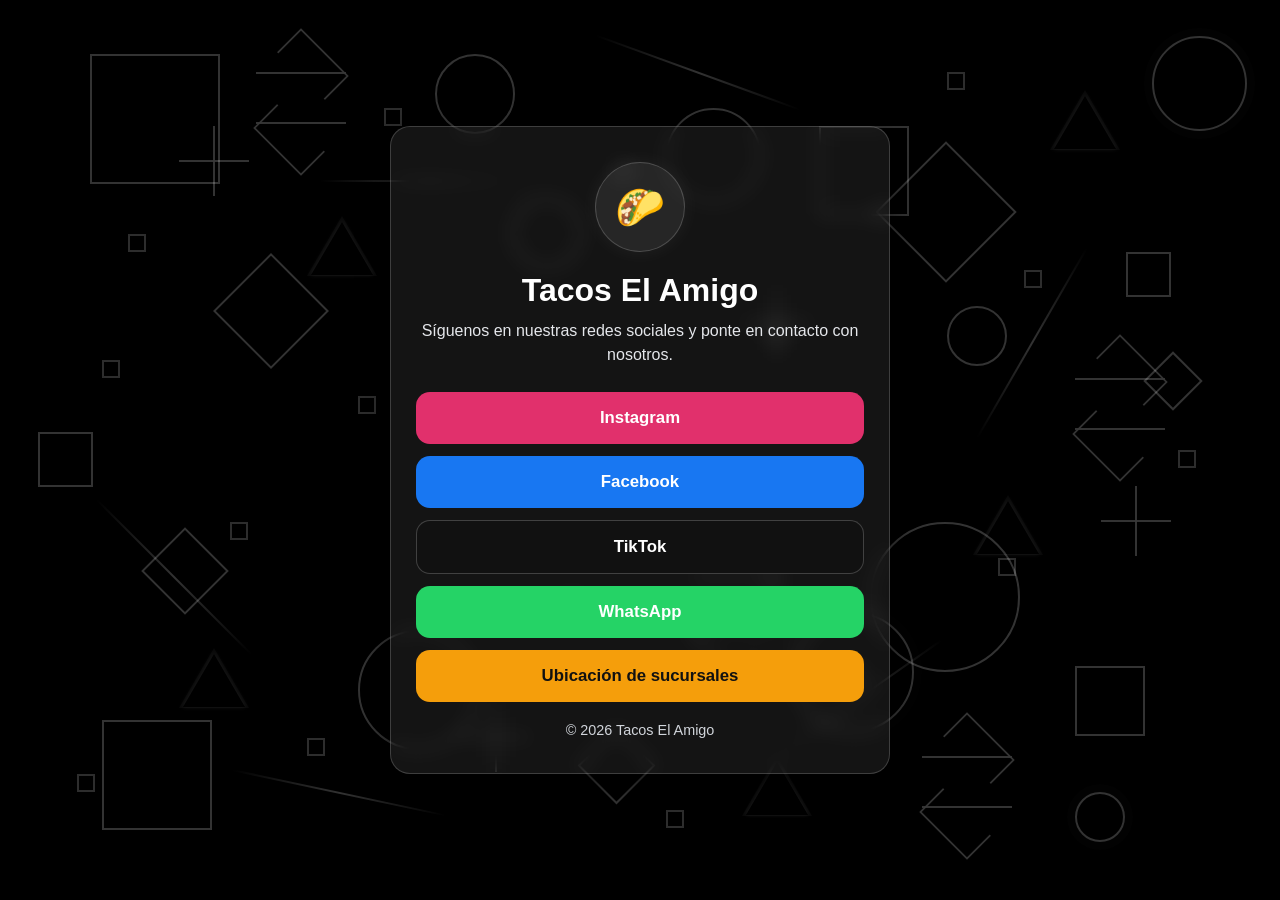
==== index.html @ 1c2f41ce "Add location button to social links" ====
<!DOCTYPE html>
<html lang="es">
<head>
  <meta charset="UTF-8">
  <meta name="viewport" content="width=device-width, initial-scale=1.0">
  <title>Redes Sociales | Tacos El Amigo</title>
  <style>
    * {
      box-sizing: border-box;
      margin: 0;
      padding: 0;
      font-family: Arial, sans-serif;
    }

    body {
      min-height: 100vh;
      display: flex;
      align-items: center;
      justify-content: center;
      color: white;
      padding: 20px;
      overflow: hidden;
      position: relative;
      background: #000;
    }

    .background {
      position: fixed;
      inset: 0;
      overflow: hidden;
      z-index: 0;
      background: #000;
    }

    .shape {
      position: absolute;
      opacity: 0.22;
      animation-timing-function: linear;
      animation-iteration-count: infinite;
    }

    .square {
      border: 2px solid rgba(255,255,255,0.9);
      animation-name: floatRotate;
    }

    .triangle {
      width: 0;
      height: 0;
      border-left: 35px solid transparent;
      border-right: 35px solid transparent;
      border-bottom: 60px solid rgba(255,255,255,0.15);
      filter: drop-shadow(0 0 2px rgba(255,255,255,0.4));
      animation-name: driftSpin;
    }

    .triangle::after {
      content: "";
      position: absolute;
      left: -31px;
      top: 6px;
      width: 0;
      height: 0;
      border-left: 31px solid transparent;
      border-right: 31px solid transparent;
      border-bottom: 53px solid #000;
    }

    .circle {
      border: 2px solid rgba(255,255,255,0.9);
      border-radius: 50%;
      animation-name: pulseFloat;
    }

    .diamond {
      border: 2px solid rgba(255,255,255,0.9);
      transform: rotate(45deg);
      animation-name: diamondMove;
    }

    .hex {
      width: 90px;
      height: 52px;
      border-top: 2px solid rgba(255,255,255,0.9);
      border-bottom: 2px solid rgba(255,255,255,0.9);
      animation-name: slowSpinFloat;
    }

    .hex:before,
    .hex:after {
      content: "";
      position: absolute;
      width: 64px;
      height: 64px;
      border: 2px solid rgba(255,255,255,0.9);
      transform: rotate(45deg);
      left: 11px;
    }

    .hex:before {
      top: -32px;
      clip-path: inset(0 0 50% 0);
    }

    .hex:after {
      top: 20px;
      clip-path: inset(50% 0 0 0);
    }

    .line {
      position: absolute;
      width: 220px;
      height: 2px;
      background: linear-gradient(90deg, transparent, rgba(255,255,255,0.9), transparent);
      transform-origin: center;
      animation-name: lineMove;
    }

    .cross {
      width: 70px;
      height: 70px;
      animation-name: spinScale;
    }

    .cross::before,
    .cross::after {
      content: "";
      position: absolute;
      background: rgba(255,255,255,0.9);
      left: 50%;
      top: 50%;
      transform: translate(-50%, -50%);
    }

    .cross::before {
      width: 2px;
      height: 70px;
    }

    .cross::after {
      width: 70px;
      height: 2px;
    }

    .ring {
      border: 2px solid rgba(255,255,255,0.9);
      border-radius: 50%;
      box-shadow: 0 0 0 8px rgba(255,255,255,0.04);
      animation-name: pulseFloat;
    }

    .tiny {
      width: 18px;
      height: 18px;
      border: 2px solid rgba(255,255,255,0.8);
      animation-name: miniMove;
    }

    .container {
      position: relative;
      z-index: 2;
      width: 100%;
      max-width: 500px;
      background: rgba(255, 255, 255, 0.08);
      border: 1px solid rgba(255,255,255,0.18);
      border-radius: 20px;
      padding: 35px 25px;
      text-align: center;
      box-shadow: 0 10px 30px rgba(0,0,0,0.5);
      backdrop-filter: blur(10px);
      -webkit-backdrop-filter: blur(10px);
    }

    .logo {
      width: 90px;
      height: 90px;
      margin: 0 auto 20px;
      border-radius: 50%;
      background: rgba(255,255,255,0.08);
      border: 1px solid rgba(255,255,255,0.18);
      display: flex;
      align-items: center;
      justify-content: center;
      font-size: 40px;
      box-shadow: 0 0 20px rgba(255,255,255,0.06);
    }

    h1 {
      margin-bottom: 10px;
      font-size: 2rem;
    }

    p {
      margin-bottom: 25px;
      color: #e5e7eb;
      line-height: 1.5;
    }

    .social-btn {
      display: block;
      width: 100%;
      text-decoration: none;
      color: white;
      padding: 16px 18px;
      margin: 12px 0;
      border-radius: 14px;
      font-size: 1.05rem;
      font-weight: bold;
      transition: transform 0.2s ease, opacity 0.2s ease, box-shadow 0.2s ease;
    }

    .social-btn:hover {
      transform: scale(1.03);
      opacity: 0.95;
      box-shadow: 0 8px 20px rgba(0,0,0,0.3);
    }

    .instagram { background: #E1306C; }
    .facebook  { background: #1877F2; }
    .tiktok    { background: #111111; border: 1px solid rgba(255,255,255,0.2); }
    .whatsapp  { background: #25D366; }
    .location  { background: #f59e0b; color: #111; }

    .footer {
      margin-top: 20px;
      font-size: 0.9rem;
      color: #d1d5db;
    }

    @keyframes floatRotate {
      0% { transform: translateY(0) translateX(0) rotate(0deg); }
      50% { transform: translateY(-90px) translateX(40px) rotate(180deg); }
      100% { transform: translateY(0) translateX(0) rotate(360deg); }
    }

    @keyframes driftSpin {
      0% { transform: translate(0, 0) rotate(0deg); }
      50% { transform: translate(70px, -110px) rotate(180deg); }
      100% { transform: translate(0, 0) rotate(360deg); }
    }

    @keyframes pulseFloat {
      0% { transform: scale(1) translateY(0); opacity: 0.12; }
      50% { transform: scale(1.35) translateY(-70px); opacity: 0.35; }
      100% { transform: scale(1) translateY(0); opacity: 0.12; }
    }

    @keyframes diamondMove {
      0% { transform: rotate(45deg) translate(0, 0); }
      50% { transform: rotate(225deg) translate(50px, -70px); }
      100% { transform: rotate(405deg) translate(0, 0); }
    }

    @keyframes slowSpinFloat {
      0% { transform: translateY(0) rotate(0deg); }
      50% { transform: translateY(-55px) rotate(180deg); }
      100% { transform: translateY(0) rotate(360deg); }
    }

    @keyframes lineMove {
      0% { transform: translateX(0) rotate(0deg); opacity: 0.08; }
      50% { transform: translateX(100px) rotate(25deg); opacity: 0.35; }
      100% { transform: translateX(0) rotate(0deg); opacity: 0.08; }
    }

    @keyframes spinScale {
      0% { transform: rotate(0deg) scale(1); opacity: 0.15; }
      50% { transform: rotate(180deg) scale(1.25); opacity: 0.35; }
      100% { transform: rotate(360deg) scale(1); opacity: 0.15; }
    }

    @keyframes miniMove {
      0% { transform: translate(0,0) rotate(0deg); opacity: 0.12; }
      50% { transform: translate(30px,-40px) rotate(180deg); opacity: 0.35; }
      100% { transform: translate(0,0) rotate(360deg); opacity: 0.12; }
    }
  </style>
</head>
<body>
  <div class="background">
    <div class="shape square" style="width:130px;height:130px;top:6%;left:7%;animation-duration:16s;"></div>
    <div class="shape square" style="width:90px;height:90px;top:14%;left:64%;animation-duration:10s;"></div>
    <div class="shape square" style="width:70px;height:70px;top:74%;left:84%;animation-duration:13s;"></div>
    <div class="shape square" style="width:110px;height:110px;top:80%;left:8%;animation-duration:18s;"></div>
    <div class="shape square" style="width:55px;height:55px;top:48%;left:3%;animation-duration:9s;"></div>
    <div class="shape square" style="width:45px;height:45px;top:28%;left:88%;animation-duration:11s;"></div>

    <div class="shape triangle" style="top:10%;left:82%;animation-duration:12s;"></div>
    <div class="shape triangle" style="top:72%;left:14%;animation-duration:15s;"></div>
    <div class="shape triangle" style="top:55%;left:76%;animation-duration:18s;"></div>
    <div class="shape triangle" style="top:24%;left:24%;animation-duration:14s;"></div>
    <div class="shape triangle" style="top:84%;left:58%;animation-duration:17s;"></div>

    <div class="shape circle" style="width:150px;height:150px;top:58%;left:68%;animation-duration:13s;"></div>
    <div class="shape circle" style="width:95px;height:95px;top:12%;left:52%;animation-duration:10s;"></div>
    <div class="shape circle" style="width:60px;height:60px;top:34%;left:74%;animation-duration:9s;"></div>
    <div class="shape circle" style="width:120px;height:120px;top:70%;left:28%;animation-duration:16s;"></div>
    <div class="shape circle" style="width:80px;height:80px;top:6%;left:34%;animation-duration:11s;"></div>

    <div class="shape diamond" style="width:82px;height:82px;top:30%;left:18%;animation-duration:15s;"></div>
    <div class="shape diamond" style="width:55px;height:55px;top:82%;left:46%;animation-duration:9s;"></div>
    <div class="shape diamond" style="width:100px;height:100px;top:18%;left:70%;animation-duration:14s;"></div>
    <div class="shape diamond" style="width:62px;height:62px;top:60%;left:12%;animation-duration:12s;"></div>
    <div class="shape diamond" style="width:42px;height:42px;top:40%;left:90%;animation-duration:8s;"></div>

    <div class="shape hex" style="top:42%;left:84%;animation-duration:18s;"></div>
    <div class="shape hex" style="top:84%;left:72%;animation-duration:14s;"></div>
    <div class="shape hex" style="top:8%;left:20%;animation-duration:16s;"></div>
    <div class="shape hex" style="top:64%;left:54%;animation-duration:20s;"></div>

    <div class="shape line" style="top:20%;left:25%;animation-duration:8s;"></div>
    <div class="shape line" style="top:64%;left:5%;transform:rotate(45deg);animation-duration:10s;"></div>
    <div class="shape line" style="top:78%;left:58%;transform:rotate(-35deg);animation-duration:12s;"></div>
    <div class="shape line" style="top:8%;left:46%;transform:rotate(20deg);animation-duration:9s;"></div>
    <div class="shape line" style="top:38%;left:72%;transform:rotate(-60deg);animation-duration:11s;"></div>
    <div class="shape line" style="top:88%;left:18%;transform:rotate(12deg);animation-duration:13s;"></div>

    <div class="shape cross" style="top:14%;left:14%;animation-duration:10s;"></div>
    <div class="shape cross" style="top:54%;left:86%;animation-duration:14s;"></div>
    <div class="shape cross" style="top:78%;left:36%;animation-duration:12s;"></div>
    <div class="shape cross" style="top:32%;left:58%;animation-duration:9s;"></div>

    <div class="shape ring" style="width:70px;height:70px;top:22%;left:40%;animation-duration:8s;"></div>
    <div class="shape ring" style="width:120px;height:120px;top:68%;left:62%;animation-duration:15s;"></div>
    <div class="shape ring" style="width:50px;height:50px;top:88%;left:84%;animation-duration:9s;"></div>
    <div class="shape ring" style="width:95px;height:95px;top:4%;left:90%;animation-duration:12s;"></div>

    <div class="shape tiny" style="top:12%;left:30%;animation-duration:7s;"></div>
    <div class="shape tiny" style="top:18%;left:48%;animation-duration:6s;"></div>
    <div class="shape tiny" style="top:26%;left:10%;animation-duration:8s;"></div>
    <div class="shape tiny" style="top:30%;left:80%;animation-duration:5s;"></div>
    <div class="shape tiny" style="top:36%;left:60%;animation-duration:9s;"></div>
    <div class="shape tiny" style="top:44%;left:28%;animation-duration:7s;"></div>
    <div class="shape tiny" style="top:50%;left:92%;animation-duration:6s;"></div>
    <div class="shape tiny" style="top:58%;left:18%;animation-duration:8s;"></div>
    <div class="shape tiny" style="top:66%;left:44%;animation-duration:5s;"></div>
    <div class="shape tiny" style="top:74%;left:66%;animation-duration:9s;"></div>
    <div class="shape tiny" style="top:82%;left:24%;animation-duration:7s;"></div>
    <div class="shape tiny" style="top:90%;left:52%;animation-duration:6s;"></div>
    <div class="shape tiny" style="top:8%;left:74%;animation-duration:7s;"></div>
    <div class="shape tiny" style="top:40%;left:8%;animation-duration:6s;"></div>
    <div class="shape tiny" style="top:62%;left:78%;animation-duration:8s;"></div>
    <div class="shape tiny" style="top:86%;left:6%;animation-duration:5s;"></div>
  </div>

  <div class="container">
    <div class="logo">🌮</div>
    <h1>Tacos El Amigo</h1>
    <p>Síguenos en nuestras redes sociales y ponte en contacto con nosotros.</p>

    <a class="social-btn instagram" href="https://www.instagram.com/tacos_el.amigo?igsh=MXZrejB4dnMzbzdrcA==" target="_blank">
      Instagram
    </a>

    <a class="social-btn facebook" href="https://www.facebook.com/share/1BHJr5m6uf/?mibextid=wwXIfr" target="_blank">
      Facebook
    </a>

    <a class="social-btn tiktok" href="https://www.tiktok.com/@tacos.el.amigo2?_r=1&_t=ZS-95MxvuiJJv6" target="_blank">
      TikTok
    </a>

    <a class="social-btn whatsapp" href="https://wa.me/5215521481267" target="_blank">
      WhatsApp
    </a>

    <a class="social-btn location" href="#" target="_blank">
      Ubicación de sucursales
    </a>

    <div class="footer">© 2026 Tacos El Amigo</div>
  </div>
</body>
</html>
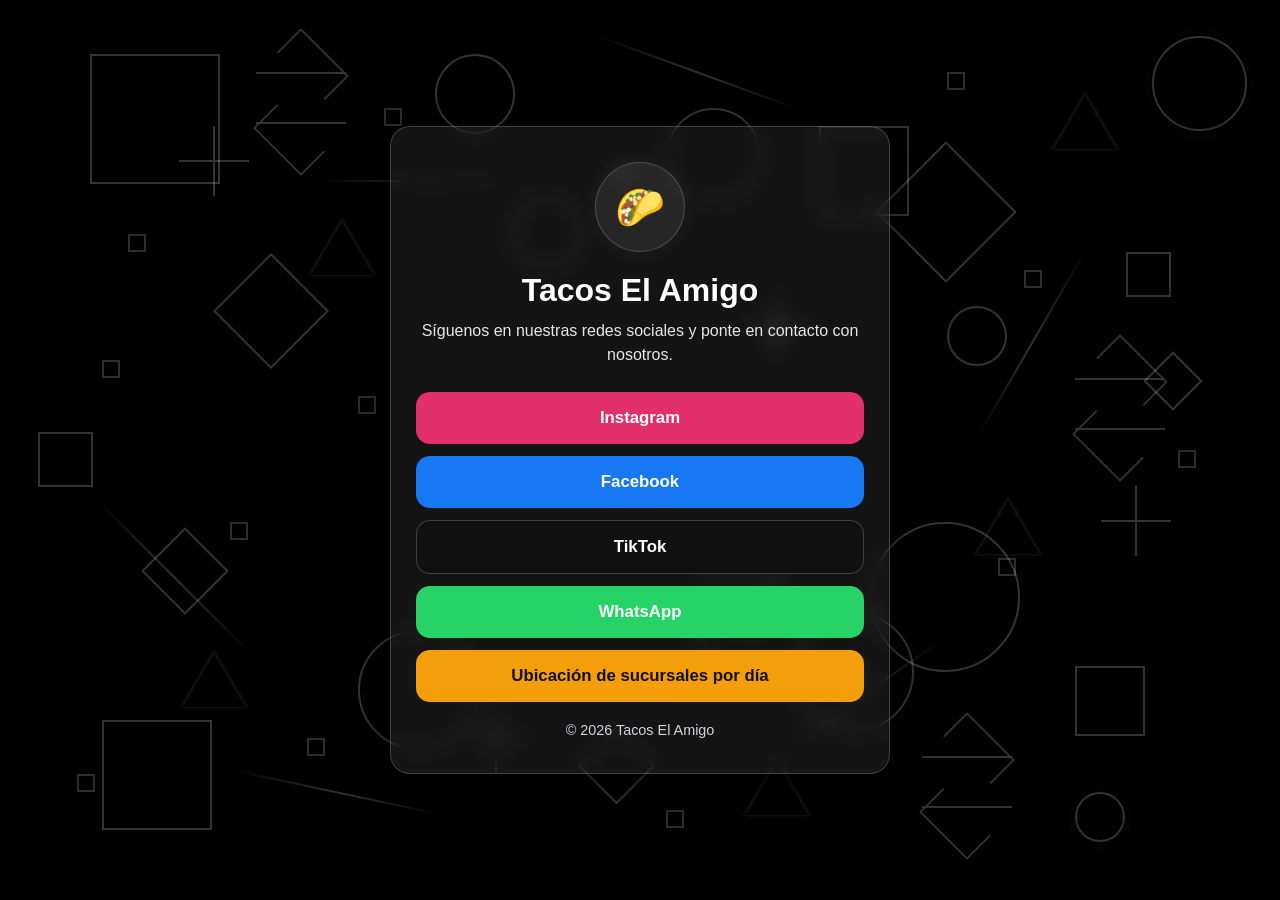
==== commit 62eb2229: "Update index.html" ====
--- a/index.html
+++ b/index.html
@@ -365,7 +365,7 @@
     </a>
 
     <a class="social-btn location" href="#" target="_blank">
-      Ubicación de sucursales
+      Ubicación de sucursales por día
     </a>
 
     <div class="footer">© 2026 Tacos El Amigo</div>
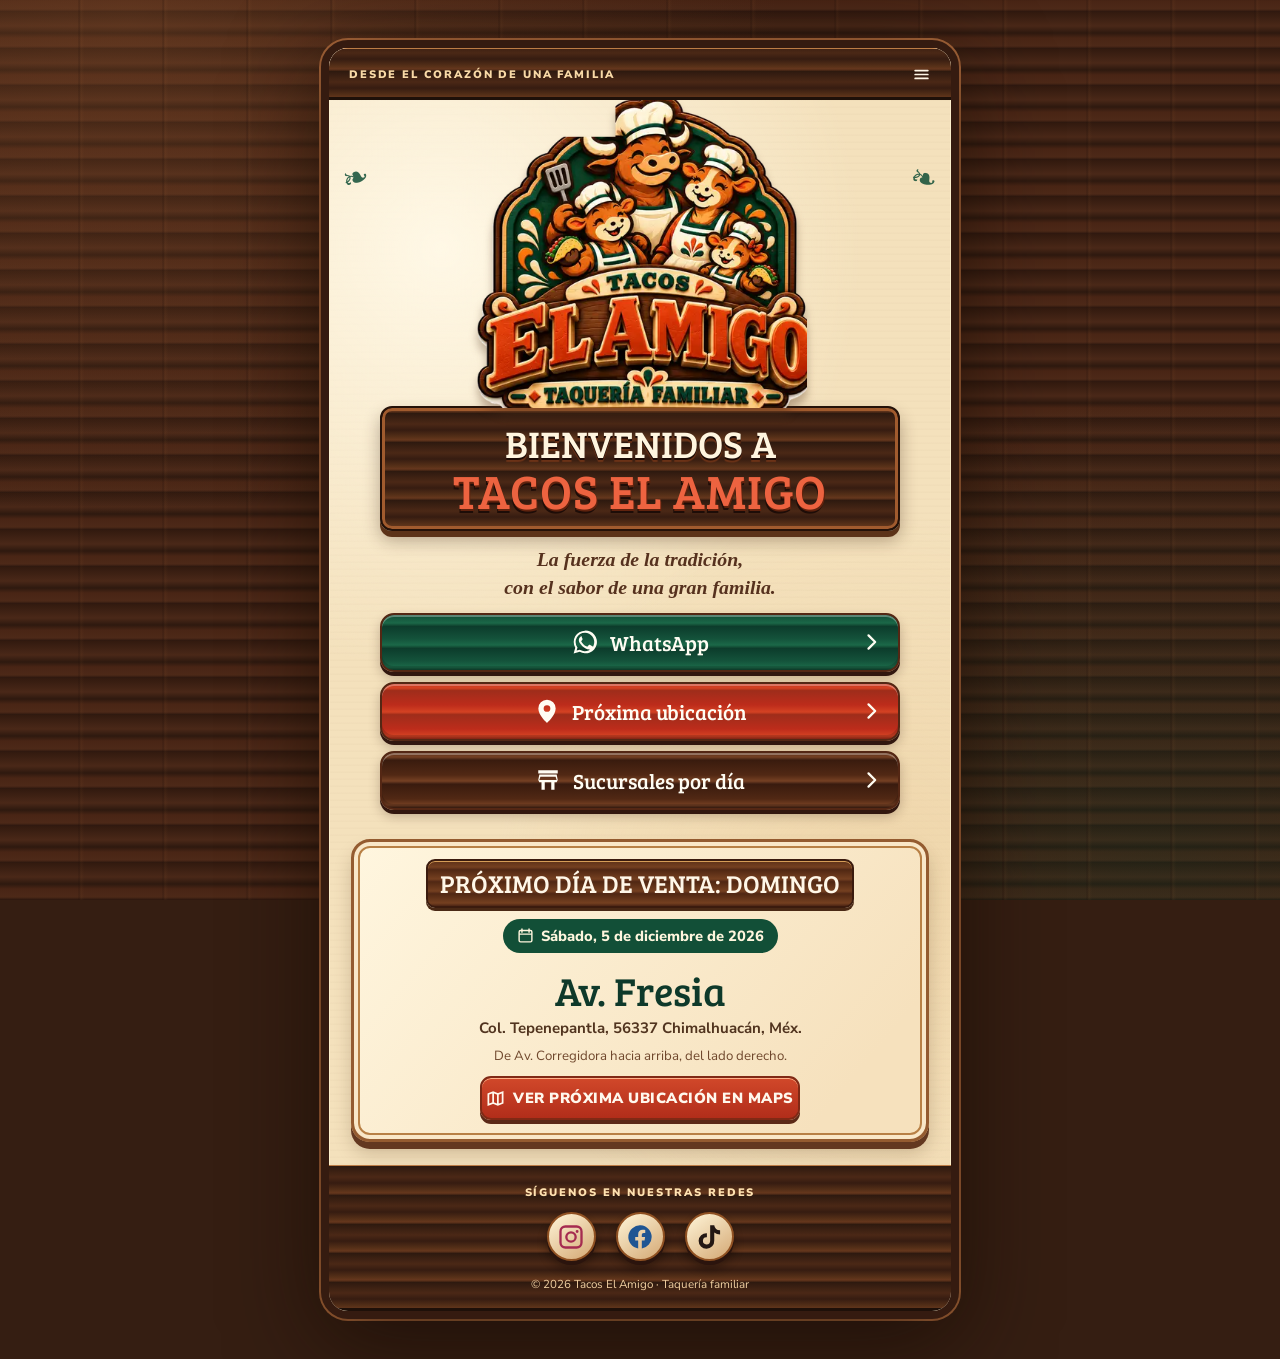
==== commit 26f187cf: "Rediseño familiar rústico con logo original y ubicaciones dinámicas" ====
--- a/index.html
+++ b/index.html
@@ -1,374 +1,61 @@
 <!DOCTYPE html>
-<html lang="es">
+<html lang="es-MX">
 <head>
-  <meta charset="UTF-8">
-  <meta name="viewport" content="width=device-width, initial-scale=1.0">
-  <title>Redes Sociales | Tacos El Amigo</title>
-  <style>
-    * {
-      box-sizing: border-box;
-      margin: 0;
-      padding: 0;
-      font-family: Arial, sans-serif;
-    }
-
-    body {
-      min-height: 100vh;
-      display: flex;
-      align-items: center;
-      justify-content: center;
-      color: white;
-      padding: 20px;
-      overflow: hidden;
-      position: relative;
-      background: #000;
-    }
-
-    .background {
-      position: fixed;
-      inset: 0;
-      overflow: hidden;
-      z-index: 0;
-      background: #000;
-    }
-
-    .shape {
-      position: absolute;
-      opacity: 0.22;
-      animation-timing-function: linear;
-      animation-iteration-count: infinite;
-    }
-
-    .square {
-      border: 2px solid rgba(255,255,255,0.9);
-      animation-name: floatRotate;
-    }
-
-    .triangle {
-      width: 0;
-      height: 0;
-      border-left: 35px solid transparent;
-      border-right: 35px solid transparent;
-      border-bottom: 60px solid rgba(255,255,255,0.15);
-      filter: drop-shadow(0 0 2px rgba(255,255,255,0.4));
-      animation-name: driftSpin;
-    }
-
-    .triangle::after {
-      content: "";
-      position: absolute;
-      left: -31px;
-      top: 6px;
-      width: 0;
-      height: 0;
-      border-left: 31px solid transparent;
-      border-right: 31px solid transparent;
-      border-bottom: 53px solid #000;
-    }
-
-    .circle {
-      border: 2px solid rgba(255,255,255,0.9);
-      border-radius: 50%;
-      animation-name: pulseFloat;
-    }
-
-    .diamond {
-      border: 2px solid rgba(255,255,255,0.9);
-      transform: rotate(45deg);
-      animation-name: diamondMove;
-    }
-
-    .hex {
-      width: 90px;
-      height: 52px;
-      border-top: 2px solid rgba(255,255,255,0.9);
-      border-bottom: 2px solid rgba(255,255,255,0.9);
-      animation-name: slowSpinFloat;
-    }
-
-    .hex:before,
-    .hex:after {
-      content: "";
-      position: absolute;
-      width: 64px;
-      height: 64px;
-      border: 2px solid rgba(255,255,255,0.9);
-      transform: rotate(45deg);
-      left: 11px;
-    }
-
-    .hex:before {
-      top: -32px;
-      clip-path: inset(0 0 50% 0);
-    }
-
-    .hex:after {
-      top: 20px;
-      clip-path: inset(50% 0 0 0);
-    }
-
-    .line {
-      position: absolute;
-      width: 220px;
-      height: 2px;
-      background: linear-gradient(90deg, transparent, rgba(255,255,255,0.9), transparent);
-      transform-origin: center;
-      animation-name: lineMove;
-    }
-
-    .cross {
-      width: 70px;
-      height: 70px;
-      animation-name: spinScale;
-    }
-
-    .cross::before,
-    .cross::after {
-      content: "";
-      position: absolute;
-      background: rgba(255,255,255,0.9);
-      left: 50%;
-      top: 50%;
-      transform: translate(-50%, -50%);
-    }
-
-    .cross::before {
-      width: 2px;
-      height: 70px;
-    }
-
-    .cross::after {
-      width: 70px;
-      height: 2px;
-    }
-
-    .ring {
-      border: 2px solid rgba(255,255,255,0.9);
-      border-radius: 50%;
-      box-shadow: 0 0 0 8px rgba(255,255,255,0.04);
-      animation-name: pulseFloat;
-    }
-
-    .tiny {
-      width: 18px;
-      height: 18px;
-      border: 2px solid rgba(255,255,255,0.8);
-      animation-name: miniMove;
-    }
-
-    .container {
-      position: relative;
-      z-index: 2;
-      width: 100%;
-      max-width: 500px;
-      background: rgba(255, 255, 255, 0.08);
-      border: 1px solid rgba(255,255,255,0.18);
-      border-radius: 20px;
-      padding: 35px 25px;
-      text-align: center;
-      box-shadow: 0 10px 30px rgba(0,0,0,0.5);
-      backdrop-filter: blur(10px);
-      -webkit-backdrop-filter: blur(10px);
-    }
-
-    .logo {
-      width: 90px;
-      height: 90px;
-      margin: 0 auto 20px;
-      border-radius: 50%;
-      background: rgba(255,255,255,0.08);
-      border: 1px solid rgba(255,255,255,0.18);
-      display: flex;
-      align-items: center;
-      justify-content: center;
-      font-size: 40px;
-      box-shadow: 0 0 20px rgba(255,255,255,0.06);
-    }
-
-    h1 {
-      margin-bottom: 10px;
-      font-size: 2rem;
-    }
-
-    p {
-      margin-bottom: 25px;
-      color: #e5e7eb;
-      line-height: 1.5;
-    }
-
-    .social-btn {
-      display: block;
-      width: 100%;
-      text-decoration: none;
-      color: white;
-      padding: 16px 18px;
-      margin: 12px 0;
-      border-radius: 14px;
-      font-size: 1.05rem;
-      font-weight: bold;
-      transition: transform 0.2s ease, opacity 0.2s ease, box-shadow 0.2s ease;
-    }
-
-    .social-btn:hover {
-      transform: scale(1.03);
-      opacity: 0.95;
-      box-shadow: 0 8px 20px rgba(0,0,0,0.3);
-    }
-
-    .instagram { background: #E1306C; }
-    .facebook  { background: #1877F2; }
-    .tiktok    { background: #111111; border: 1px solid rgba(255,255,255,0.2); }
-    .whatsapp  { background: #25D366; }
-    .location  { background: #f59e0b; color: #111; }
-
-    .footer {
-      margin-top: 20px;
-      font-size: 0.9rem;
-      color: #d1d5db;
-    }
-
-    @keyframes floatRotate {
-      0% { transform: translateY(0) translateX(0) rotate(0deg); }
-      50% { transform: translateY(-90px) translateX(40px) rotate(180deg); }
-      100% { transform: translateY(0) translateX(0) rotate(360deg); }
-    }
-
-    @keyframes driftSpin {
-      0% { transform: translate(0, 0) rotate(0deg); }
-      50% { transform: translate(70px, -110px) rotate(180deg); }
-      100% { transform: translate(0, 0) rotate(360deg); }
-    }
-
-    @keyframes pulseFloat {
-      0% { transform: scale(1) translateY(0); opacity: 0.12; }
-      50% { transform: scale(1.35) translateY(-70px); opacity: 0.35; }
-      100% { transform: scale(1) translateY(0); opacity: 0.12; }
-    }
-
-    @keyframes diamondMove {
-      0% { transform: rotate(45deg) translate(0, 0); }
-      50% { transform: rotate(225deg) translate(50px, -70px); }
-      100% { transform: rotate(405deg) translate(0, 0); }
-    }
-
-    @keyframes slowSpinFloat {
-      0% { transform: translateY(0) rotate(0deg); }
-      50% { transform: translateY(-55px) rotate(180deg); }
-      100% { transform: translateY(0) rotate(360deg); }
-    }
-
-    @keyframes lineMove {
-      0% { transform: translateX(0) rotate(0deg); opacity: 0.08; }
-      50% { transform: translateX(100px) rotate(25deg); opacity: 0.35; }
-      100% { transform: translateX(0) rotate(0deg); opacity: 0.08; }
-    }
-
-    @keyframes spinScale {
-      0% { transform: rotate(0deg) scale(1); opacity: 0.15; }
-      50% { transform: rotate(180deg) scale(1.25); opacity: 0.35; }
-      100% { transform: rotate(360deg) scale(1); opacity: 0.15; }
-    }
-
-    @keyframes miniMove {
-      0% { transform: translate(0,0) rotate(0deg); opacity: 0.12; }
-      50% { transform: translate(30px,-40px) rotate(180deg); opacity: 0.35; }
-      100% { transform: translate(0,0) rotate(360deg); opacity: 0.12; }
-    }
-  </style>
+  <meta charset="utf-8">
+  <meta name="viewport" content="width=device-width,initial-scale=1,viewport-fit=cover">
+  <meta name="theme-color" content="#351b10">
+  <meta name="description" content="Tacos El Amigo: la fuerza de la tradición, con el sabor de una gran familia. Consulta nuestras ubicaciones por día y contáctanos.">
+  <title>Tacos El Amigo | Taquería familiar</title>
+  <link rel="preconnect" href="https://fonts.googleapis.com">
+  <link rel="preconnect" href="https://fonts.gstatic.com" crossorigin>
+  <link href="https://fonts.googleapis.com/css2?family=Bree+Serif&family=Nunito+Sans:wght@400;700;800;900&display=swap" rel="stylesheet">
+  <link rel="preload" href="assets/logo-el-amigo.webp" as="image" type="image/webp">
+  <link rel="stylesheet" href="styles.css">
+  <script src="app.js" defer></script>
 </head>
 <body>
-  <div class="background">
-    <div class="shape square" style="width:130px;height:130px;top:6%;left:7%;animation-duration:16s;"></div>
-    <div class="shape square" style="width:90px;height:90px;top:14%;left:64%;animation-duration:10s;"></div>
-    <div class="shape square" style="width:70px;height:70px;top:74%;left:84%;animation-duration:13s;"></div>
-    <div class="shape square" style="width:110px;height:110px;top:80%;left:8%;animation-duration:18s;"></div>
-    <div class="shape square" style="width:55px;height:55px;top:48%;left:3%;animation-duration:9s;"></div>
-    <div class="shape square" style="width:45px;height:45px;top:28%;left:88%;animation-duration:11s;"></div>
-
-    <div class="shape triangle" style="top:10%;left:82%;animation-duration:12s;"></div>
-    <div class="shape triangle" style="top:72%;left:14%;animation-duration:15s;"></div>
-    <div class="shape triangle" style="top:55%;left:76%;animation-duration:18s;"></div>
-    <div class="shape triangle" style="top:24%;left:24%;animation-duration:14s;"></div>
-    <div class="shape triangle" style="top:84%;left:58%;animation-duration:17s;"></div>
-
-    <div class="shape circle" style="width:150px;height:150px;top:58%;left:68%;animation-duration:13s;"></div>
-    <div class="shape circle" style="width:95px;height:95px;top:12%;left:52%;animation-duration:10s;"></div>
-    <div class="shape circle" style="width:60px;height:60px;top:34%;left:74%;animation-duration:9s;"></div>
-    <div class="shape circle" style="width:120px;height:120px;top:70%;left:28%;animation-duration:16s;"></div>
-    <div class="shape circle" style="width:80px;height:80px;top:6%;left:34%;animation-duration:11s;"></div>
-
-    <div class="shape diamond" style="width:82px;height:82px;top:30%;left:18%;animation-duration:15s;"></div>
-    <div class="shape diamond" style="width:55px;height:55px;top:82%;left:46%;animation-duration:9s;"></div>
-    <div class="shape diamond" style="width:100px;height:100px;top:18%;left:70%;animation-duration:14s;"></div>
-    <div class="shape diamond" style="width:62px;height:62px;top:60%;left:12%;animation-duration:12s;"></div>
-    <div class="shape diamond" style="width:42px;height:42px;top:40%;left:90%;animation-duration:8s;"></div>
-
-    <div class="shape hex" style="top:42%;left:84%;animation-duration:18s;"></div>
-    <div class="shape hex" style="top:84%;left:72%;animation-duration:14s;"></div>
-    <div class="shape hex" style="top:8%;left:20%;animation-duration:16s;"></div>
-    <div class="shape hex" style="top:64%;left:54%;animation-duration:20s;"></div>
-
-    <div class="shape line" style="top:20%;left:25%;animation-duration:8s;"></div>
-    <div class="shape line" style="top:64%;left:5%;transform:rotate(45deg);animation-duration:10s;"></div>
-    <div class="shape line" style="top:78%;left:58%;transform:rotate(-35deg);animation-duration:12s;"></div>
-    <div class="shape line" style="top:8%;left:46%;transform:rotate(20deg);animation-duration:9s;"></div>
-    <div class="shape line" style="top:38%;left:72%;transform:rotate(-60deg);animation-duration:11s;"></div>
-    <div class="shape line" style="top:88%;left:18%;transform:rotate(12deg);animation-duration:13s;"></div>
-
-    <div class="shape cross" style="top:14%;left:14%;animation-duration:10s;"></div>
-    <div class="shape cross" style="top:54%;left:86%;animation-duration:14s;"></div>
-    <div class="shape cross" style="top:78%;left:36%;animation-duration:12s;"></div>
-    <div class="shape cross" style="top:32%;left:58%;animation-duration:9s;"></div>
-
-    <div class="shape ring" style="width:70px;height:70px;top:22%;left:40%;animation-duration:8s;"></div>
-    <div class="shape ring" style="width:120px;height:120px;top:68%;left:62%;animation-duration:15s;"></div>
-    <div class="shape ring" style="width:50px;height:50px;top:88%;left:84%;animation-duration:9s;"></div>
-    <div class="shape ring" style="width:95px;height:95px;top:4%;left:90%;animation-duration:12s;"></div>
-
-    <div class="shape tiny" style="top:12%;left:30%;animation-duration:7s;"></div>
-    <div class="shape tiny" style="top:18%;left:48%;animation-duration:6s;"></div>
-    <div class="shape tiny" style="top:26%;left:10%;animation-duration:8s;"></div>
-    <div class="shape tiny" style="top:30%;left:80%;animation-duration:5s;"></div>
-    <div class="shape tiny" style="top:36%;left:60%;animation-duration:9s;"></div>
-    <div class="shape tiny" style="top:44%;left:28%;animation-duration:7s;"></div>
-    <div class="shape tiny" style="top:50%;left:92%;animation-duration:6s;"></div>
-    <div class="shape tiny" style="top:58%;left:18%;animation-duration:8s;"></div>
-    <div class="shape tiny" style="top:66%;left:44%;animation-duration:5s;"></div>
-    <div class="shape tiny" style="top:74%;left:66%;animation-duration:9s;"></div>
-    <div class="shape tiny" style="top:82%;left:24%;animation-duration:7s;"></div>
-    <div class="shape tiny" style="top:90%;left:52%;animation-duration:6s;"></div>
-    <div class="shape tiny" style="top:8%;left:74%;animation-duration:7s;"></div>
-    <div class="shape tiny" style="top:40%;left:8%;animation-duration:6s;"></div>
-    <div class="shape tiny" style="top:62%;left:78%;animation-duration:8s;"></div>
-    <div class="shape tiny" style="top:86%;left:6%;animation-duration:5s;"></div>
-  </div>
-
-  <div class="container">
-    <div class="logo">🌮</div>
-    <h1>Tacos El Amigo</h1>
-    <p>Síguenos en nuestras redes sociales y ponte en contacto con nosotros.</p>
-
-    <a class="social-btn instagram" href="https://www.instagram.com/tacos_el.amigo?igsh=MXZrejB4dnMzbzdrcA==" target="_blank">
-      Instagram
-    </a>
-
-    <a class="social-btn facebook" href="https://www.facebook.com/share/1BHJr5m6uf/?mibextid=wwXIfr" target="_blank">
-      Facebook
-    </a>
-
-    <a class="social-btn tiktok" href="https://www.tiktok.com/@tacos.el.amigo2?_r=1&_t=ZS-95MxvuiJJv6" target="_blank">
-      TikTok
-    </a>
-
-    <a class="social-btn whatsapp" href="https://wa.me/5215521481267" target="_blank">
-      WhatsApp
-    </a>
-
-    <a class="social-btn location" href="#" target="_blank">
-      Ubicación de sucursales por día
-    </a>
-
-    <div class="footer">© 2026 Tacos El Amigo</div>
-  </div>
+  <div class="site-bg" aria-hidden="true"></div>
+  <main class="page-shell">
+    <div class="parchment">
+      <header class="topbar wood">
+        <span class="eyebrow">Desde el corazón de una familia</span>
+        <a href="sucursales.html" aria-label="Ver nuestras ubicaciones"><svg class="nav-icon" viewBox="0 0 24 24" fill="none" stroke="currentColor" stroke-width="2.2" aria-hidden="true"><path d="M4 7h16M4 12h16M4 17h16" stroke-linecap="round"/></svg></a>
+      </header>
+      <section class="hero" aria-labelledby="welcome-title">
+        <span class="flourish left" aria-hidden="true">❧</span>
+        <span class="flourish right" aria-hidden="true">❧</span>
+        <img class="brand-logo" src="assets/logo-el-amigo.webp" width="450" height="429" alt="Logo original de Tacos El Amigo: papá toro, mamá vaca y sus dos becerritos cocineros" fetchpriority="high">
+        <div class="title-plank wood">
+          <h1 id="welcome-title">BIENVENIDOS A</h1>
+          <strong>TACOS EL AMIGO</strong>
+        </div>
+        <p class="tagline">La fuerza de la tradición,<br>con el sabor de una gran familia.</p>
+        <nav class="ctas" aria-label="Enlaces principales">
+          <a class="wood-button btn-green" href="https://wa.me/5215521481267" target="_blank" rel="noopener noreferrer"><svg class="btn-icon" viewBox="0 0 32 32" aria-hidden="true"><path d="M16 2a14 14 0 0 0-12 21L2 30l7.5-2A14 14 0 1 0 16 2Zm0 2.6a11.4 11.4 0 1 1-5.7 21.3l-.6-.4-4 1.1 1.1-3.8-.4-.6A11.4 11.4 0 0 1 16 4.6Zm-5.1 5.2c-.3 0-.7.1-1 .5-.4.4-1.5 1.4-1.5 3.4s1.5 4 1.7 4.2c.2.3 3 4.6 7.3 6.4 3.6 1.4 4.3 1.1 5.1 1s2.5-1 2.8-2 .3-1.9.2-2-.4-.3-.9-.5-2.5-1.2-2.9-1.4-.7-.2-1 .3-1.1 1.4-1.4 1.7-.5.4-1 .1c-.5-.2-2.1-.8-4-2.5-1.5-1.3-2.5-3-2.8-3.5s0-.7.2-1c.2-.2.5-.5.7-.8.2-.2.3-.5.5-.8.1-.3.1-.6 0-.8l-1.3-3.1c-.3-.8-.7-.8-1-.8Z"/></svg><span>WhatsApp</span><svg class="btn-arrow" viewBox="0 0 24 24" aria-hidden="true"><path d="m9 4 8 8-8 8"/></svg></a>
+          <a class="wood-button btn-red" id="where-today" href="sucursales.html"><svg class="btn-icon" viewBox="0 0 24 24" aria-hidden="true"><path d="M12 1.6a8 8 0 0 0-8 8.1C4 16 12 23 12 23s8-7 8-13.3a8 8 0 0 0-8-8.1Zm0 11.2a3.1 3.1 0 1 1 0-6.2 3.1 3.1 0 0 1 0 6.2Z"/></svg><span class="button-text">Dónde estamos hoy</span><svg class="btn-arrow" viewBox="0 0 24 24" aria-hidden="true"><path d="m9 4 8 8-8 8"/></svg></a>
+          <a class="wood-button btn-brown" href="sucursales.html"><svg class="btn-icon" viewBox="0 0 24 24" aria-hidden="true"><path d="M3 3h18v3H3V3Zm1 4h16l1 5-1 2h-2v7H6v-7H4l-1-2 1-5Zm5 7v7h6v-7H9Zm-5-2h16l-1-3H5l-1 3Z"/></svg><span>Sucursales por día</span><svg class="btn-arrow" viewBox="0 0 24 24" aria-hidden="true"><path d="m9 4 8 8-8 8"/></svg></a>
+        </nav>
+      </section>
+      <section class="content-pad" aria-labelledby="today-subtitle">
+        <div class="today-card">
+          <h2 class="card-title" id="today-subtitle">Ubicación de hoy</h2>
+          <span class="date-pill"><svg viewBox="0 0 24 24" aria-hidden="true"><rect x="3" y="5" width="18" height="16" rx="2"/><path d="M7 2v6M17 2v6M3 10h18"/></svg><span id="today-date">Consultando la fecha…</span></span>
+          <h3 class="today-street" id="today-street">Consulta nuestras ubicaciones</h3>
+          <p class="today-address" id="today-address">Miércoles, jueves, viernes y domingo.</p>
+          <p class="today-note" id="today-note"></p>
+          <a class="maps-button" id="today-maps" href="sucursales.html" target="_blank" rel="noopener noreferrer"><svg viewBox="0 0 24 24" aria-hidden="true"><path d="M3 6.3 9 4l6 2.3L21 4v13.7L15 20l-6-2.3L3 20V6.3ZM9 4v13.7M15 6.3V20"/></svg><span class="maps-label">Abrir con Maps</span></a>
+        </div>
+      </section>
+    </div>
+    <footer class="social-footer wood">
+      <p class="footer-label">Síguenos en nuestras redes</p>
+      <div class="social-links">
+        <a class="instagram" href="https://www.instagram.com/tacos_el.amigo?igsh=MXZrejB4dnMzbzdrcA==" target="_blank" rel="noopener noreferrer" aria-label="Instagram de Tacos El Amigo"><svg viewBox="0 0 24 24" aria-hidden="true"><path d="M7.2 2h9.6A5.2 5.2 0 0 1 22 7.2v9.6a5.2 5.2 0 0 1-5.2 5.2H7.2A5.2 5.2 0 0 1 2 16.8V7.2A5.2 5.2 0 0 1 7.2 2Zm0 2A3.2 3.2 0 0 0 4 7.2v9.6A3.2 3.2 0 0 0 7.2 20h9.6a3.2 3.2 0 0 0 3.2-3.2V7.2A3.2 3.2 0 0 0 16.8 4H7.2ZM12 7a5 5 0 1 1 0 10 5 5 0 0 1 0-10Zm0 2a3 3 0 1 0 0 6 3 3 0 0 0 0-6Zm5.25-3a1.25 1.25 0 1 1 0 2.5 1.25 1.25 0 0 1 0-2.5Z"/></svg></a>
+        <a class="facebook" href="https://www.facebook.com/share/1BHJr5m6uf/?mibextid=wwXIfr" target="_blank" rel="noopener noreferrer" aria-label="Facebook de Tacos El Amigo"><svg viewBox="0 0 24 24" aria-hidden="true"><path d="M22 12a10 10 0 1 0-11.56 9.88V14.9H7.9V12h2.54V9.8c0-2.52 1.5-3.91 3.8-3.91 1.1 0 2.25.2 2.25.2v2.46h-1.27c-1.25 0-1.65.78-1.65 1.58V12h2.8l-.45 2.9h-2.35v6.98A10 10 0 0 0 22 12Z"/></svg></a>
+        <a class="tiktok" href="https://www.tiktok.com/@tacos.el.amigo2?_r=1&_t=ZS-95MxvuiJJv6" target="_blank" rel="noopener noreferrer" aria-label="TikTok de Tacos El Amigo"><svg viewBox="0 0 24 24" aria-hidden="true"><path d="M16.5 2H13v13.3a3.1 3.1 0 1 1-2.8-3.1V8.7A6.7 6.7 0 1 0 16.5 15V8.2a8.5 8.5 0 0 0 5 1.6V6.3A5 5 0 0 1 16.5 2Z"/></svg></a>
+      </div>
+      <small class="footer-small">© 2026 Tacos El Amigo · Taquería familiar</small>
+    </footer>
+  </main>
 </body>
-</html>
+</html>
--- a/styles.css
+++ b/styles.css
@@ -0,0 +1,94 @@
+/* Tacos El Amigo · identidad rústica familiar · 2026 */
+:root {
+  color-scheme: light;
+  --ink: #382013;
+  --dark-wood: #351b10;
+  --wood: #582b16;
+  --red: #b8311d;
+  --red-darker: #812514;
+  --green: #124f37;
+  --green-deep: #0e392a;
+  --cream: #f8ecd0;
+  --cream-light: #fff5df;
+  --gold: #dcb16c;
+  --outline: #945b30;
+  --shadow: 0 8px 0 rgba(53, 25, 12, .19), 0 13px 24px rgba(39, 21, 8, .2);
+}
+*,*::before,*::after{box-sizing:border-box}
+html{scroll-behavior:smooth}
+body{margin:0;color:var(--ink);background:#351e12;font-family:'Nunito Sans',system-ui,-apple-system,Segoe UI,sans-serif;min-width:300px}
+button,a{ -webkit-tap-highlight-color:transparent }
+a{color:inherit}
+button,a:focus-visible{outline:3px solid #e8b755;outline-offset:4px}
+.site-bg{position:fixed;inset:0;pointer-events:none;z-index:-1;background:radial-gradient(ellipse at 10% 2%,#87522e55,transparent 40%),radial-gradient(ellipse at 90% 95%,#0e342355,transparent 38%),repeating-linear-gradient(0deg,#2a160e 0px,#4d2918 3px,#492515 11px,#2e190f 16px,#4a2818 23px,#321a0f 37px),#321a0f}
+.site-bg::after{content:"";position:absolute;inset:0;opacity:.26;background:repeating-linear-gradient(90deg,transparent 0,transparent 78px,#1b0c08 79px,#cc834233 81px,transparent 84px)}
+.page-shell{width:min(100% - 28px, 638px);margin:20px auto 26px;border:8px solid var(--dark-wood);border-radius:27px;box-shadow:0 22px 90px #140903a8,0 0 0 2px #ab683b;overflow:hidden;position:relative;background:var(--cream)}
+.parchment{background:radial-gradient(circle at 18% 18%,#fff8e6 0%,transparent 40%),radial-gradient(circle at 88% 76%,#e9c89577 0%,transparent 38%),repeating-linear-gradient(0deg,#78451a06 0px,#78451a06 1px,transparent 2px,transparent 7px),#f4e1bc;position:relative}
+.parchment::before{content:"";position:absolute;inset:0;pointer-events:none;border-left:1px solid #fff4d2b8;border-right:1px solid #fff4d2b8}
+.wood{background:repeating-linear-gradient(0deg,#3b2012 0px,#66371d 2px,#563018 5px,#361c11 12px,#4b2816 18px,#2d190f 29px);color:#fff6df;box-shadow:inset 0 1px 0 #bc7c45, inset 0 -3px 0 #1e1009}
+.topbar{height:52px;padding:0 20px;display:flex;align-items:center;justify-content:space-between;position:relative;z-index:2}
+.eyebrow{font-weight:900;font-size:.68rem;letter-spacing:.17em;text-transform:uppercase;color:#f8d9a6}
+.topbar a{display:inline-flex;align-items:center;gap:7px;text-decoration:none;color:#fff7e7;font-size:.85rem;font-weight:800}
+.topbar .nav-icon{width:19px;height:19px}
+.hero{padding:0 22px 12px;text-align:center;isolation:isolate}
+.brand-logo{display:block;width:min(100%,333px);height:auto;object-fit:contain;margin:-9px auto -4px;filter:drop-shadow(0 8px 4px #4d2d1855);position:relative;z-index:1}
+.hero h1,.branch-header h1{font-family:'Bree Serif',Georgia,serif;font-weight:400;color:var(--cream-light);text-shadow:0 2px 0 #1d0b06,0 4px 1px #6b3217;font-size:clamp(1.65rem,5.9vw,2.37rem);margin:4px 0 0;line-height:1.08}
+.title-plank{border:2px solid #241108;border-radius:12px;margin:2px auto 10px;padding:11px 8px 13px;box-shadow:inset 0 0 0 3px #a15b2e,0 6px 0 #5c3319,0 9px 17px #31170b55;max-width:520px}
+.title-plank strong{display:block;color:#ed6340;font:400 clamp(1.95rem,7.1vw,3rem)/1.08 'Bree Serif',Georgia,serif;letter-spacing:.015em;text-shadow:1px 2px 0 #61230e,0 4px 0 #1e0d08}
+.tagline{font:italic 700 clamp(.98rem,3.8vw,1.24rem)/1.38 Georgia,serif;margin:15px auto 12px;max-width:420px;color:#56311e}
+.flourish{position:absolute;font-family:Georgia,serif;color:var(--green);font-size:2rem;line-height:1;opacity:.85;pointer-events:none}
+.flourish.left{top:114px;left:13px;transform:rotate(-17deg)}
+.flourish.right{top:114px;right:13px;transform:rotate(17deg)}
+.ctas{display:grid;gap:10px;margin:12px auto 17px;max-width:520px}
+.wood-button{position:relative;display:flex;align-items:center;justify-content:center;gap:12px;min-height:59px;border:2px solid #542714;border-radius:14px;text-decoration:none;color:#fffdf3;font-family:'Bree Serif',Georgia,serif;font-size:clamp(1.04rem,4vw,1.32rem);padding:10px 22px;box-shadow:inset 0 2px 0 #ffffff4d,inset 0 -4px 0 #00000028,0 4px 0 #32170f,0 6px 12px #32170f44;transition:transform .16s ease,box-shadow .16s ease,filter .16s ease}
+.wood-button .btn-icon{width:26px;height:26px;flex:none;fill:currentColor}
+.wood-button .btn-arrow{position:absolute;right:17px;width:20px;height:20px;stroke:currentColor;fill:none;stroke-width:2.7;stroke-linecap:round;stroke-linejoin:round}
+.wood-button:hover{filter:brightness(1.06);transform:translateY(-2px)}
+.wood-button:active{transform:translateY(3px);box-shadow:inset 0 2px 5px #0002,0 1px 0 #32170f}
+.btn-green{background:repeating-linear-gradient(0deg,#0f422e,#1b6848 3px,#14533b 9px,#0c3b2b 22px)}
+.btn-red{background:repeating-linear-gradient(0deg,#982918,#d44223 3px,#bd2c1b 10px,#9f2d1b 24px)}
+.btn-brown{background:repeating-linear-gradient(0deg,#3b1d11,#754023 3px,#512814 9px,#391b0e 24px)}
+.content-pad{padding:0 22px 23px}
+.today-card{border:3px solid var(--outline);border-radius:19px;background:linear-gradient(130deg,#fff6df,#f6e1bd 85%);box-shadow:inset 0 0 0 4px #f9e7c8,inset 0 0 0 6px #b88045,0 7px 0 #633820,0 12px 17px #46291536;padding:17px 18px 19px;text-align:center;position:relative}
+.card-title{margin:0 auto 11px;padding:8px 12px;width:fit-content;max-width:100%;background:repeating-linear-gradient(0deg,#4d2514,#754020 3px,#512813 12px);color:#fff7e8;border:2px solid #3b1b0e;border-radius:9px;font:400 clamp(1.12rem,5vw,1.55rem) 'Bree Serif',Georgia,serif;text-transform:uppercase;line-height:1.17;box-shadow:inset 0 1px 0 #d69d57,0 3px 0 #4a2915}
+.date-pill{border-radius:99px;background:var(--green);color:#fff6de;display:inline-flex;align-items:center;justify-content:center;gap:7px;padding:7px 14px;font-weight:800;font-size:clamp(.79rem,3.2vw,.92rem)}
+.date-pill svg{width:17px;height:17px;fill:none;stroke:currentColor;stroke-width:2}
+.today-street{font:400 clamp(1.6rem,7vw,2.5rem)/1.15 'Bree Serif',Georgia,serif;color:var(--green-deep);margin:14px auto 5px}
+.today-address{margin:0 auto 13px;font-weight:700;color:#51341f;max-width:450px;font-size:.94rem;line-height:1.42}
+.today-note{font-size:.83rem;color:#70482d;margin:-5px auto 11px}
+.maps-button{display:inline-flex;align-items:center;justify-content:center;gap:8px;min-height:44px;width:min(100%,320px);background:linear-gradient(#d1482a,#b12d1a);border:2px solid #802915;color:#fff8ed;text-decoration:none;border-radius:11px;box-shadow:inset 0 1px #ffb189,0 4px 0 #5b2917;font-weight:900;letter-spacing:.035em;text-transform:uppercase;font-size:.92rem;transition:transform .15s ease}
+.maps-button:hover{filter:brightness(1.08)}.maps-button:active{transform:translateY(3px)}
+.maps-button svg{width:19px;height:19px;fill:none;stroke:currentColor;stroke-width:2.2}
+.maps-button[hidden]{display:none}
+.off-day{display:none}.off-day.is-visible{display:block}
+.social-footer{position:relative;padding:20px 12px 19px;text-align:center}
+.footer-label{text-transform:uppercase;letter-spacing:.18em;color:#ffe2b1;font-size:.68rem;font-weight:900;margin:0 0 12px}
+.social-links{display:flex;justify-content:center;align-items:center;gap:20px;flex-wrap:wrap}
+.social-links a{display:grid;place-items:center;width:49px;height:49px;border-radius:50%;background:linear-gradient(145deg,#fff5d8,#d4a874);border:2px solid #905122;box-shadow:0 4px 0 #2b140d,0 7px 10px #12090570;transition:transform .15s ease}
+.social-links a:hover{transform:translateY(-3px)}
+.social-links svg{width:28px;height:28px;fill:#3a2115}
+.social-links .instagram svg{fill:#a52b50}
+.social-links .facebook svg{fill:#1f5593}
+.social-links .tiktok svg{fill:#231713}
+.footer-small{display:block;margin-top:15px;color:#f0cfa0;font-size:.72rem}
+/* Sucursales */
+.branch-header{padding:15px 22px 7px;text-align:center;position:relative}
+.branch-header .small-logo{width:156px;height:auto;margin:0 auto;display:block;filter:drop-shadow(0 6px 4px #401c1455)}
+.branch-header h1{padding:10px 10px 12px;margin:6px auto 10px;border-radius:12px;border:2px solid #32180c;background:repeating-linear-gradient(0deg,#422113,#713d21 3px,#442313 12px,#321b11 22px);box-shadow:0 5px 0 #5b2b14}
+.branch-header p{margin:12px auto 10px;font:italic 700 1rem/1.45 Georgia,serif;color:#58351c}
+.branch-grid{display:grid;gap:14px;padding:13px 21px 24px}
+.branch-card{border:2px solid #9c643a;border-radius:14px;background:linear-gradient(135deg,#fff8e6,#f3dbb5);box-shadow:inset 0 0 0 3px #f9e8c8,0 5px 0 #62331b,0 9px 15px #603e2530;padding:18px 18px 16px;position:relative}
+.branch-card.is-today{border-color:var(--green);box-shadow:inset 0 0 0 3px #e7e3b3,0 5px 0 var(--green-deep),0 10px 15px #4f381b29}
+.branch-day{display:flex;align-items:center;justify-content:space-between;gap:8px;margin:0 0 9px}
+.branch-day h2{font:400 1.32rem 'Bree Serif',Georgia,serif;text-transform:uppercase;line-height:1.2;background:var(--green);color:#fff3d6;padding:5px 17px;border-radius:7px;margin:0;box-shadow:0 3px 0 #123d2d}
+.today-label{display:none;background:#d9e9c2;color:#234d2f;font-size:.69rem;font-weight:900;text-transform:uppercase;border-radius:30px;padding:5px 8px}
+.branch-card.is-today .today-label{display:inline-flex}
+.branch-address{font-family:'Bree Serif',Georgia,serif;font-size:clamp(1.13rem,4.5vw,1.36rem);line-height:1.24;margin:10px 0 3px;color:#253f2c}
+.branch-locality{font-size:.91rem;line-height:1.4;color:#664528;font-weight:700;margin:0 0 9px}
+.branch-note{margin:0 0 13px;font-size:.84rem;font-style:italic;line-height:1.38;color:#684a30}
+.branch-card .maps-button{width:100%;background:linear-gradient(#724225,#4d2616);box-shadow:inset 0 1px #cb8b53,0 4px 0 #26120b}
+.back-link{display:flex;align-items:center;justify-content:center;gap:8px;text-decoration:none;background:var(--green);color:#fff7e9;border-radius:10px;padding:12px;max-width:260px;margin:0 auto 25px;font-weight:900}
+.back-link svg{width:19px;height:19px;fill:none;stroke:currentColor;stroke-width:2}
+@media(min-width:780px){.page-shell{margin:40px auto}.branch-grid{grid-template-columns:1fr 1fr;gap:17px}.branch-card{min-height:236px;display:flex;flex-direction:column}.branch-card .maps-button{margin-top:auto}.branch-address{font-size:1.17rem}.branch-day h2{font-size:1.1rem}}
+@media(max-width:410px){.page-shell{width:min(100% - 14px,638px);border-width:5px;margin:8px auto}.topbar{padding:0 14px}.hero{padding-inline:13px}.content-pad{padding-inline:12px}.title-plank{padding:11px 4px}.brand-logo{max-width:290px}.wood-button{min-height:54px;padding:9px 15px}.wood-button .btn-icon{width:23px;height:23px}.wood-button .btn-arrow{right:10px}.today-card{padding:15px 12px 17px}.branch-grid{padding:13px 12px 24px}.branch-header{padding-inline:13px}}
+@media(prefers-reduced-motion:reduce){html{scroll-behavior:auto}*,*::before,*::after{transition-duration:0.01ms!important;animation-duration:0.01ms!important}}
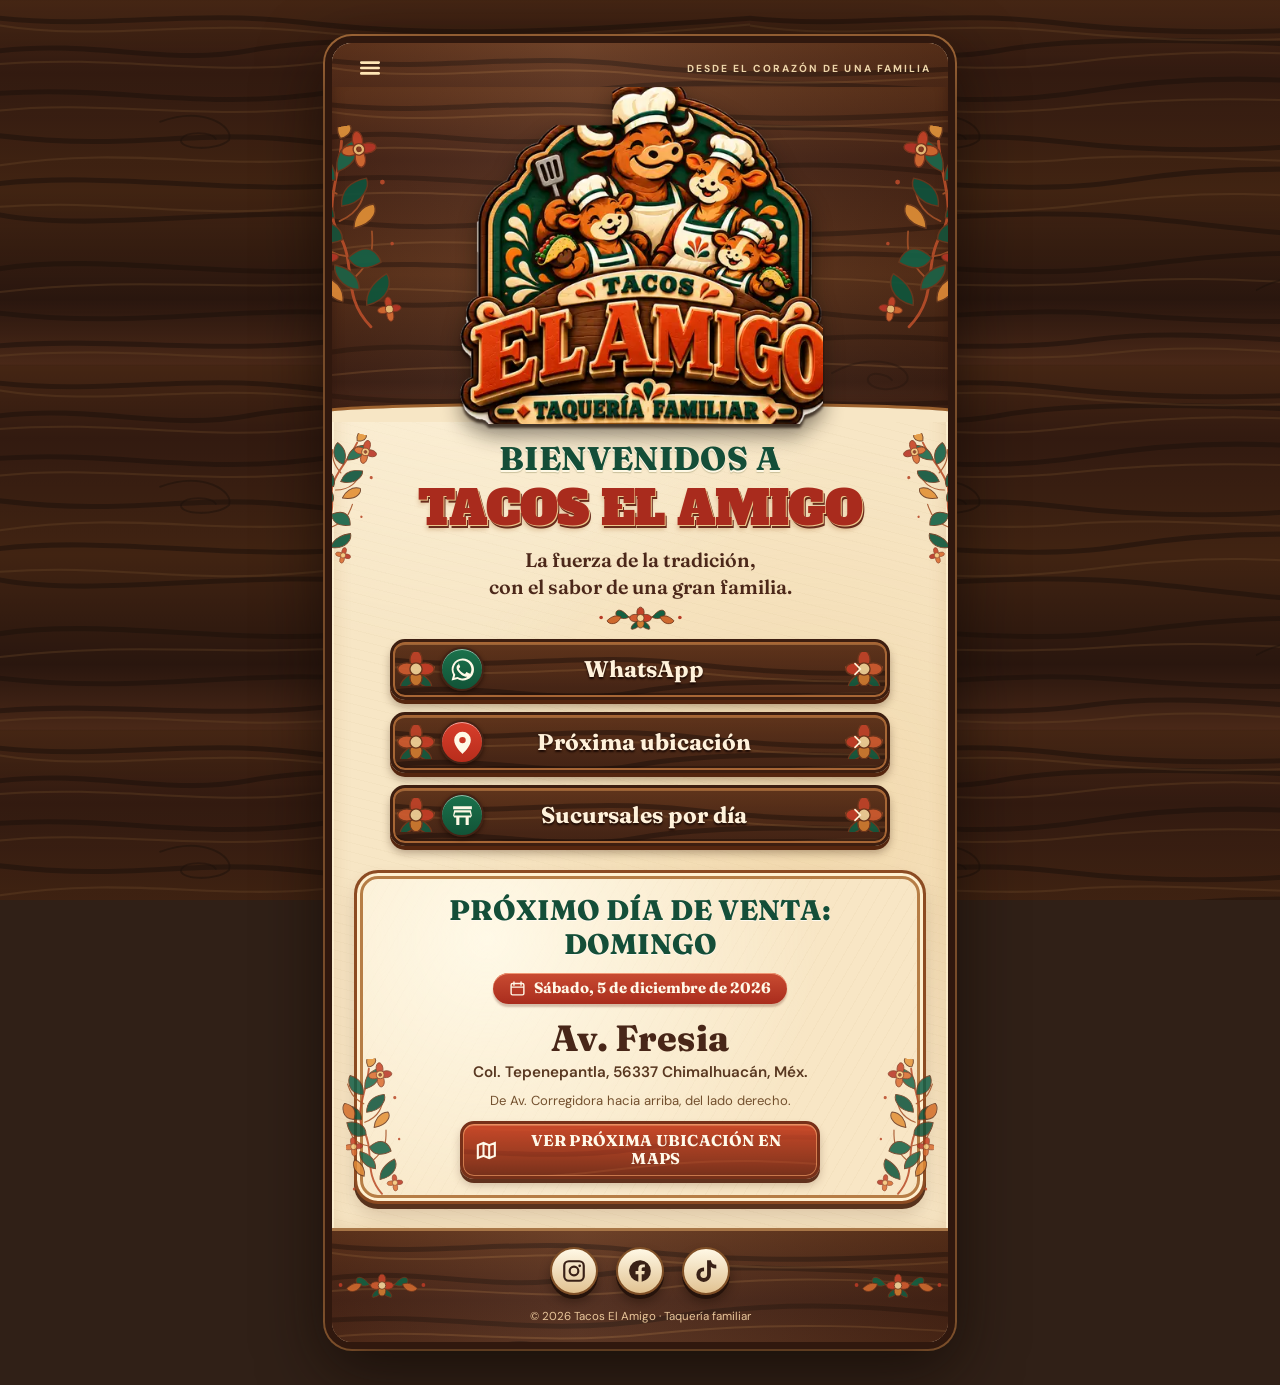
==== commit 66b9abb4: "Refinar estilo familiar: flores artesanales, tipografía cálida y botones de madera tallada" ====
--- a/index.html
+++ b/index.html
@@ -1,61 +1,52 @@
 <!DOCTYPE html>
+
 <html lang="es-MX">
 <head>
-  <meta charset="utf-8">
-  <meta name="viewport" content="width=device-width,initial-scale=1,viewport-fit=cover">
-  <meta name="theme-color" content="#351b10">
-  <meta name="description" content="Tacos El Amigo: la fuerza de la tradición, con el sabor de una gran familia. Consulta nuestras ubicaciones por día y contáctanos.">
-  <title>Tacos El Amigo | Taquería familiar</title>
-  <link rel="preconnect" href="https://fonts.googleapis.com">
-  <link rel="preconnect" href="https://fonts.gstatic.com" crossorigin>
-  <link href="https://fonts.googleapis.com/css2?family=Bree+Serif&family=Nunito+Sans:wght@400;700;800;900&display=swap" rel="stylesheet">
-  <link rel="preload" href="assets/logo-el-amigo.webp" as="image" type="image/webp">
-  <link rel="stylesheet" href="styles.css">
-  <script src="app.js" defer></script>
+<meta charset="utf-8"/>
+<meta content="width=device-width,initial-scale=1,viewport-fit=cover" name="viewport"/>
+<meta content="#351b10" name="theme-color"/>
+<meta content="Tacos El Amigo: la fuerza de la tradición, con el sabor de una gran familia. Consulta nuestras ubicaciones por día y contáctanos." name="description"/>
+<title>Tacos El Amigo | Taquería familiar</title>
+<link href="https://fonts.googleapis.com" rel="preconnect"/>
+<link crossorigin="" href="https://fonts.gstatic.com" rel="preconnect"/>
+<link href="https://fonts.googleapis.com/css2?family=Alfa+Slab+One&amp;family=DM+Sans:wght@400;500;600;700;800&amp;family=Fraunces:wght@600;700;800;900&amp;display=swap" rel="stylesheet"/>
+<link as="image" href="assets/logo-el-amigo.webp" rel="preload" type="image/webp"/>
+<link href="styles.css" rel="stylesheet"/>
+<script defer="" src="app.js"></script>
 </head>
 <body>
-  <div class="site-bg" aria-hidden="true"></div>
-  <main class="page-shell">
-    <div class="parchment">
-      <header class="topbar wood">
-        <span class="eyebrow">Desde el corazón de una familia</span>
-        <a href="sucursales.html" aria-label="Ver nuestras ubicaciones"><svg class="nav-icon" viewBox="0 0 24 24" fill="none" stroke="currentColor" stroke-width="2.2" aria-hidden="true"><path d="M4 7h16M4 12h16M4 17h16" stroke-linecap="round"/></svg></a>
-      </header>
-      <section class="hero" aria-labelledby="welcome-title">
-        <span class="flourish left" aria-hidden="true">❧</span>
-        <span class="flourish right" aria-hidden="true">❧</span>
-        <img class="brand-logo" src="assets/logo-el-amigo.webp" width="450" height="429" alt="Logo original de Tacos El Amigo: papá toro, mamá vaca y sus dos becerritos cocineros" fetchpriority="high">
-        <div class="title-plank wood">
-          <h1 id="welcome-title">BIENVENIDOS A</h1>
-          <strong>TACOS EL AMIGO</strong>
-        </div>
-        <p class="tagline">La fuerza de la tradición,<br>con el sabor de una gran familia.</p>
-        <nav class="ctas" aria-label="Enlaces principales">
-          <a class="wood-button btn-green" href="https://wa.me/5215521481267" target="_blank" rel="noopener noreferrer"><svg class="btn-icon" viewBox="0 0 32 32" aria-hidden="true"><path d="M16 2a14 14 0 0 0-12 21L2 30l7.5-2A14 14 0 1 0 16 2Zm0 2.6a11.4 11.4 0 1 1-5.7 21.3l-.6-.4-4 1.1 1.1-3.8-.4-.6A11.4 11.4 0 0 1 16 4.6Zm-5.1 5.2c-.3 0-.7.1-1 .5-.4.4-1.5 1.4-1.5 3.4s1.5 4 1.7 4.2c.2.3 3 4.6 7.3 6.4 3.6 1.4 4.3 1.1 5.1 1s2.5-1 2.8-2 .3-1.9.2-2-.4-.3-.9-.5-2.5-1.2-2.9-1.4-.7-.2-1 .3-1.1 1.4-1.4 1.7-.5.4-1 .1c-.5-.2-2.1-.8-4-2.5-1.5-1.3-2.5-3-2.8-3.5s0-.7.2-1c.2-.2.5-.5.7-.8.2-.2.3-.5.5-.8.1-.3.1-.6 0-.8l-1.3-3.1c-.3-.8-.7-.8-1-.8Z"/></svg><span>WhatsApp</span><svg class="btn-arrow" viewBox="0 0 24 24" aria-hidden="true"><path d="m9 4 8 8-8 8"/></svg></a>
-          <a class="wood-button btn-red" id="where-today" href="sucursales.html"><svg class="btn-icon" viewBox="0 0 24 24" aria-hidden="true"><path d="M12 1.6a8 8 0 0 0-8 8.1C4 16 12 23 12 23s8-7 8-13.3a8 8 0 0 0-8-8.1Zm0 11.2a3.1 3.1 0 1 1 0-6.2 3.1 3.1 0 0 1 0 6.2Z"/></svg><span class="button-text">Dónde estamos hoy</span><svg class="btn-arrow" viewBox="0 0 24 24" aria-hidden="true"><path d="m9 4 8 8-8 8"/></svg></a>
-          <a class="wood-button btn-brown" href="sucursales.html"><svg class="btn-icon" viewBox="0 0 24 24" aria-hidden="true"><path d="M3 3h18v3H3V3Zm1 4h16l1 5-1 2h-2v7H6v-7H4l-1-2 1-5Zm5 7v7h6v-7H9Zm-5-2h16l-1-3H5l-1 3Z"/></svg><span>Sucursales por día</span><svg class="btn-arrow" viewBox="0 0 24 24" aria-hidden="true"><path d="m9 4 8 8-8 8"/></svg></a>
-        </nav>
-      </section>
-      <section class="content-pad" aria-labelledby="today-subtitle">
-        <div class="today-card">
-          <h2 class="card-title" id="today-subtitle">Ubicación de hoy</h2>
-          <span class="date-pill"><svg viewBox="0 0 24 24" aria-hidden="true"><rect x="3" y="5" width="18" height="16" rx="2"/><path d="M7 2v6M17 2v6M3 10h18"/></svg><span id="today-date">Consultando la fecha…</span></span>
-          <h3 class="today-street" id="today-street">Consulta nuestras ubicaciones</h3>
-          <p class="today-address" id="today-address">Miércoles, jueves, viernes y domingo.</p>
-          <p class="today-note" id="today-note"></p>
-          <a class="maps-button" id="today-maps" href="sucursales.html" target="_blank" rel="noopener noreferrer"><svg viewBox="0 0 24 24" aria-hidden="true"><path d="M3 6.3 9 4l6 2.3L21 4v13.7L15 20l-6-2.3L3 20V6.3ZM9 4v13.7M15 6.3V20"/></svg><span class="maps-label">Abrir con Maps</span></a>
-        </div>
-      </section>
-    </div>
-    <footer class="social-footer wood">
-      <p class="footer-label">Síguenos en nuestras redes</p>
-      <div class="social-links">
-        <a class="instagram" href="https://www.instagram.com/tacos_el.amigo?igsh=MXZrejB4dnMzbzdrcA==" target="_blank" rel="noopener noreferrer" aria-label="Instagram de Tacos El Amigo"><svg viewBox="0 0 24 24" aria-hidden="true"><path d="M7.2 2h9.6A5.2 5.2 0 0 1 22 7.2v9.6a5.2 5.2 0 0 1-5.2 5.2H7.2A5.2 5.2 0 0 1 2 16.8V7.2A5.2 5.2 0 0 1 7.2 2Zm0 2A3.2 3.2 0 0 0 4 7.2v9.6A3.2 3.2 0 0 0 7.2 20h9.6a3.2 3.2 0 0 0 3.2-3.2V7.2A3.2 3.2 0 0 0 16.8 4H7.2ZM12 7a5 5 0 1 1 0 10 5 5 0 0 1 0-10Zm0 2a3 3 0 1 0 0 6 3 3 0 0 0 0-6Zm5.25-3a1.25 1.25 0 1 1 0 2.5 1.25 1.25 0 0 1 0-2.5Z"/></svg></a>
-        <a class="facebook" href="https://www.facebook.com/share/1BHJr5m6uf/?mibextid=wwXIfr" target="_blank" rel="noopener noreferrer" aria-label="Facebook de Tacos El Amigo"><svg viewBox="0 0 24 24" aria-hidden="true"><path d="M22 12a10 10 0 1 0-11.56 9.88V14.9H7.9V12h2.54V9.8c0-2.52 1.5-3.91 3.8-3.91 1.1 0 2.25.2 2.25.2v2.46h-1.27c-1.25 0-1.65.78-1.65 1.58V12h2.8l-.45 2.9h-2.35v6.98A10 10 0 0 0 22 12Z"/></svg></a>
-        <a class="tiktok" href="https://www.tiktok.com/@tacos.el.amigo2?_r=1&_t=ZS-95MxvuiJJv6" target="_blank" rel="noopener noreferrer" aria-label="TikTok de Tacos El Amigo"><svg viewBox="0 0 24 24" aria-hidden="true"><path d="M16.5 2H13v13.3a3.1 3.1 0 1 1-2.8-3.1V8.7A6.7 6.7 0 1 0 16.5 15V8.2a8.5 8.5 0 0 0 5 1.6V6.3A5 5 0 0 1 16.5 2Z"/></svg></a>
-      </div>
-      <small class="footer-small">© 2026 Tacos El Amigo · Taquería familiar</small>
-    </footer>
-  </main>
+<div aria-hidden="true" class="site-bg"></div>
+<main class="page-shell">
+<div class="parchment">
+<header class="topbar wood">
+<span class="eyebrow">Desde el corazón de una familia</span>
+<a aria-label="Ver nuestras ubicaciones" href="sucursales.html"><svg aria-hidden="true" class="nav-icon" fill="none" stroke="currentColor" stroke-width="2.2" viewbox="0 0 24 24"><path d="M4 7h16M4 12h16M4 17h16" stroke-linecap="round"></path></svg></a>
+</header>
+<section aria-labelledby="welcome-title" class="hero"><div class="brand-banner wood"><span aria-hidden="true" class="banner-sprig banner-sprig-left"></span><span aria-hidden="true" class="banner-sprig banner-sprig-right"></span><img alt="Logo original de Tacos El Amigo: papá toro, mamá vaca y sus dos becerritos cocineros" class="brand-logo" fetchpriority="high" height="429" src="assets/logo-el-amigo.webp" width="450"/></div><div class="hero-intro"><div aria-hidden="true" class="folk-sprig folk-sprig-left"></div><div aria-hidden="true" class="folk-sprig folk-sprig-right"></div><h1 id="welcome-title"><span class="welcome-lead">Bienvenidos a</span><span class="welcome-name">Tacos El Amigo</span></h1><p class="tagline">La fuerza de la tradición,<br/>con el sabor de una gran familia.</p><img alt="" aria-hidden="true" class="mini-flowers" height="32" src="assets/florecitas.svg" width="128"/><nav aria-label="Enlaces principales" class="ctas">
+<a class="wood-button btn-green" href="https://wa.me/5215521481267" rel="noopener noreferrer" target="_blank"><span aria-hidden="true" class="cta-icon"><svg aria-hidden="true" class="btn-icon" viewbox="0 0 32 32"><path d="M16 2a14 14 0 0 0-12 21L2 30l7.5-2A14 14 0 1 0 16 2Zm0 2.6a11.4 11.4 0 1 1-5.7 21.3l-.6-.4-4 1.1 1.1-3.8-.4-.6A11.4 11.4 0 0 1 16 4.6Zm-5.1 5.2c-.3 0-.7.1-1 .5-.4.4-1.5 1.4-1.5 3.4s1.5 4 1.7 4.2c.2.3 3 4.6 7.3 6.4 3.6 1.4 4.3 1.1 5.1 1s2.5-1 2.8-2 .3-1.9.2-2-.4-.3-.9-.5-2.5-1.2-2.9-1.4-.7-.2-1 .3-1.1 1.4-1.4 1.7-.5.4-1 .1c-.5-.2-2.1-.8-4-2.5-1.5-1.3-2.5-3-2.8-3.5s0-.7.2-1c.2-.2.5-.5.7-.8.2-.2.3-.5.5-.8.1-.3.1-.6 0-.8l-1.3-3.1c-.3-.8-.7-.8-1-.8Z"></path></svg></span><span>WhatsApp</span><svg aria-hidden="true" class="btn-arrow" viewbox="0 0 24 24"><path d="m9 4 8 8-8 8"></path></svg><span aria-hidden="true" class="cta-sprig"></span></a>
+<a class="wood-button btn-red" href="sucursales.html" id="where-today"><span aria-hidden="true" class="cta-icon"><svg aria-hidden="true" class="btn-icon" viewbox="0 0 24 24"><path d="M12 1.6a8 8 0 0 0-8 8.1C4 16 12 23 12 23s8-7 8-13.3a8 8 0 0 0-8-8.1Zm0 11.2a3.1 3.1 0 1 1 0-6.2 3.1 3.1 0 0 1 0 6.2Z"></path></svg></span><span class="button-text">Dónde estamos hoy</span><svg aria-hidden="true" class="btn-arrow" viewbox="0 0 24 24"><path d="m9 4 8 8-8 8"></path></svg><span aria-hidden="true" class="cta-sprig"></span></a>
+<a class="wood-button btn-brown" href="sucursales.html"><span aria-hidden="true" class="cta-icon"><svg aria-hidden="true" class="btn-icon" viewbox="0 0 24 24"><path d="M3 3h18v3H3V3Zm1 4h16l1 5-1 2h-2v7H6v-7H4l-1-2 1-5Zm5 7v7h6v-7H9Zm-5-2h16l-1-3H5l-1 3Z"></path></svg></span><span>Sucursales por día</span><svg aria-hidden="true" class="btn-arrow" viewbox="0 0 24 24"><path d="m9 4 8 8-8 8"></path></svg><span aria-hidden="true" class="cta-sprig"></span></a>
+</nav></div></section>
+<section aria-labelledby="today-subtitle" class="content-pad">
+<div class="today-card ornate-card"><span aria-hidden="true" class="card-flowers card-flowers-right"></span><span aria-hidden="true" class="card-flowers card-flowers-left"></span>
+<h2 class="card-title ornate-title" id="today-subtitle">Ubicación de hoy</h2>
+<span class="date-pill"><svg aria-hidden="true" viewbox="0 0 24 24"><rect height="16" rx="2" width="18" x="3" y="5"></rect><path d="M7 2v6M17 2v6M3 10h18"></path></svg><span id="today-date">Consultando la fecha…</span></span>
+<h3 class="today-street" id="today-street">Consulta nuestras ubicaciones</h3>
+<p class="today-address" id="today-address">Miércoles, jueves, viernes y domingo.</p>
+<p class="today-note" id="today-note"></p>
+<a class="maps-button" href="sucursales.html" id="today-maps" rel="noopener noreferrer" target="_blank"><svg aria-hidden="true" viewbox="0 0 24 24"><path d="M3 6.3 9 4l6 2.3L21 4v13.7L15 20l-6-2.3L3 20V6.3ZM9 4v13.7M15 6.3V20"></path></svg><span class="maps-label">Abrir con Maps</span></a>
+</div>
+</section>
+</div>
+<footer class="social-footer wood">
+<p class="footer-label">Síguenos en nuestras redes</p>
+<div class="social-links">
+<a aria-label="Instagram de Tacos El Amigo" class="instagram" href="https://www.instagram.com/tacos_el.amigo?igsh=MXZrejB4dnMzbzdrcA==" rel="noopener noreferrer" target="_blank"><svg aria-hidden="true" viewbox="0 0 24 24"><path d="M7.2 2h9.6A5.2 5.2 0 0 1 22 7.2v9.6a5.2 5.2 0 0 1-5.2 5.2H7.2A5.2 5.2 0 0 1 2 16.8V7.2A5.2 5.2 0 0 1 7.2 2Zm0 2A3.2 3.2 0 0 0 4 7.2v9.6A3.2 3.2 0 0 0 7.2 20h9.6a3.2 3.2 0 0 0 3.2-3.2V7.2A3.2 3.2 0 0 0 16.8 4H7.2ZM12 7a5 5 0 1 1 0 10 5 5 0 0 1 0-10Zm0 2a3 3 0 1 0 0 6 3 3 0 0 0 0-6Zm5.25-3a1.25 1.25 0 1 1 0 2.5 1.25 1.25 0 0 1 0-2.5Z"></path></svg></a>
+<a aria-label="Facebook de Tacos El Amigo" class="facebook" href="https://www.facebook.com/share/1BHJr5m6uf/?mibextid=wwXIfr" rel="noopener noreferrer" target="_blank"><svg aria-hidden="true" viewbox="0 0 24 24"><path d="M22 12a10 10 0 1 0-11.56 9.88V14.9H7.9V12h2.54V9.8c0-2.52 1.5-3.91 3.8-3.91 1.1 0 2.25.2 2.25.2v2.46h-1.27c-1.25 0-1.65.78-1.65 1.58V12h2.8l-.45 2.9h-2.35v6.98A10 10 0 0 0 22 12Z"></path></svg></a>
+<a aria-label="TikTok de Tacos El Amigo" class="tiktok" href="https://www.tiktok.com/@tacos.el.amigo2?_r=1&amp;_t=ZS-95MxvuiJJv6" rel="noopener noreferrer" target="_blank"><svg aria-hidden="true" viewbox="0 0 24 24"><path d="M16.5 2H13v13.3a3.1 3.1 0 1 1-2.8-3.1V8.7A6.7 6.7 0 1 0 16.5 15V8.2a8.5 8.5 0 0 0 5 1.6V6.3A5 5 0 0 1 16.5 2Z"></path></svg></a>
+</div>
+<small class="footer-small">© 2026 Tacos El Amigo · Taquería familiar</small>
+</footer>
+</main>
 </body>
-</html>+</html>
--- a/styles.css
+++ b/styles.css
@@ -1,94 +1,138 @@
-/* Tacos El Amigo · identidad rústica familiar · 2026 */
-:root {
-  color-scheme: light;
-  --ink: #382013;
-  --dark-wood: #351b10;
-  --wood: #582b16;
-  --red: #b8311d;
-  --red-darker: #812514;
-  --green: #124f37;
-  --green-deep: #0e392a;
-  --cream: #f8ecd0;
-  --cream-light: #fff5df;
-  --gold: #dcb16c;
-  --outline: #945b30;
-  --shadow: 0 8px 0 rgba(53, 25, 12, .19), 0 13px 24px rgba(39, 21, 8, .2);
+/* Tacos El Amigo — diseño artesanal de papel, madera y flores mexicanas.
+   La página conserva las rutas públicas y las referencias originales a Maps. */
+:root{
+  color-scheme:light;
+  --coffee:#422319;--coffee-dark:#2b150f;--wood:#5d311b;
+  --terracotta:#ae3021;--terracotta-light:#dd6540;
+  --leaf:#144e38;--leaf-dark:#103a2c;
+  --cream:#f8e9c7;--cream-light:#fff6df;
+  --gold:#dda765;--ink:#382116;
+  --display:'Fraunces',Georgia,serif;
+  --stamp:'Alfa Slab One',Georgia,serif;
+  --text:'DM Sans',Arial,sans-serif;
 }
 *,*::before,*::after{box-sizing:border-box}
 html{scroll-behavior:smooth}
-body{margin:0;color:var(--ink);background:#351e12;font-family:'Nunito Sans',system-ui,-apple-system,Segoe UI,sans-serif;min-width:300px}
-button,a{ -webkit-tap-highlight-color:transparent }
-a{color:inherit}
-button,a:focus-visible{outline:3px solid #e8b755;outline-offset:4px}
-.site-bg{position:fixed;inset:0;pointer-events:none;z-index:-1;background:radial-gradient(ellipse at 10% 2%,#87522e55,transparent 40%),radial-gradient(ellipse at 90% 95%,#0e342355,transparent 38%),repeating-linear-gradient(0deg,#2a160e 0px,#4d2918 3px,#492515 11px,#2e190f 16px,#4a2818 23px,#321a0f 37px),#321a0f}
-.site-bg::after{content:"";position:absolute;inset:0;opacity:.26;background:repeating-linear-gradient(90deg,transparent 0,transparent 78px,#1b0c08 79px,#cc834233 81px,transparent 84px)}
-.page-shell{width:min(100% - 28px, 638px);margin:20px auto 26px;border:8px solid var(--dark-wood);border-radius:27px;box-shadow:0 22px 90px #140903a8,0 0 0 2px #ab683b;overflow:hidden;position:relative;background:var(--cream)}
-.parchment{background:radial-gradient(circle at 18% 18%,#fff8e6 0%,transparent 40%),radial-gradient(circle at 88% 76%,#e9c89577 0%,transparent 38%),repeating-linear-gradient(0deg,#78451a06 0px,#78451a06 1px,transparent 2px,transparent 7px),#f4e1bc;position:relative}
-.parchment::before{content:"";position:absolute;inset:0;pointer-events:none;border-left:1px solid #fff4d2b8;border-right:1px solid #fff4d2b8}
-.wood{background:repeating-linear-gradient(0deg,#3b2012 0px,#66371d 2px,#563018 5px,#361c11 12px,#4b2816 18px,#2d190f 29px);color:#fff6df;box-shadow:inset 0 1px 0 #bc7c45, inset 0 -3px 0 #1e1009}
-.topbar{height:52px;padding:0 20px;display:flex;align-items:center;justify-content:space-between;position:relative;z-index:2}
-.eyebrow{font-weight:900;font-size:.68rem;letter-spacing:.17em;text-transform:uppercase;color:#f8d9a6}
-.topbar a{display:inline-flex;align-items:center;gap:7px;text-decoration:none;color:#fff7e7;font-size:.85rem;font-weight:800}
-.topbar .nav-icon{width:19px;height:19px}
-.hero{padding:0 22px 12px;text-align:center;isolation:isolate}
-.brand-logo{display:block;width:min(100%,333px);height:auto;object-fit:contain;margin:-9px auto -4px;filter:drop-shadow(0 8px 4px #4d2d1855);position:relative;z-index:1}
-.hero h1,.branch-header h1{font-family:'Bree Serif',Georgia,serif;font-weight:400;color:var(--cream-light);text-shadow:0 2px 0 #1d0b06,0 4px 1px #6b3217;font-size:clamp(1.65rem,5.9vw,2.37rem);margin:4px 0 0;line-height:1.08}
-.title-plank{border:2px solid #241108;border-radius:12px;margin:2px auto 10px;padding:11px 8px 13px;box-shadow:inset 0 0 0 3px #a15b2e,0 6px 0 #5c3319,0 9px 17px #31170b55;max-width:520px}
-.title-plank strong{display:block;color:#ed6340;font:400 clamp(1.95rem,7.1vw,3rem)/1.08 'Bree Serif',Georgia,serif;letter-spacing:.015em;text-shadow:1px 2px 0 #61230e,0 4px 0 #1e0d08}
-.tagline{font:italic 700 clamp(.98rem,3.8vw,1.24rem)/1.38 Georgia,serif;margin:15px auto 12px;max-width:420px;color:#56311e}
-.flourish{position:absolute;font-family:Georgia,serif;color:var(--green);font-size:2rem;line-height:1;opacity:.85;pointer-events:none}
-.flourish.left{top:114px;left:13px;transform:rotate(-17deg)}
-.flourish.right{top:114px;right:13px;transform:rotate(17deg)}
-.ctas{display:grid;gap:10px;margin:12px auto 17px;max-width:520px}
-.wood-button{position:relative;display:flex;align-items:center;justify-content:center;gap:12px;min-height:59px;border:2px solid #542714;border-radius:14px;text-decoration:none;color:#fffdf3;font-family:'Bree Serif',Georgia,serif;font-size:clamp(1.04rem,4vw,1.32rem);padding:10px 22px;box-shadow:inset 0 2px 0 #ffffff4d,inset 0 -4px 0 #00000028,0 4px 0 #32170f,0 6px 12px #32170f44;transition:transform .16s ease,box-shadow .16s ease,filter .16s ease}
-.wood-button .btn-icon{width:26px;height:26px;flex:none;fill:currentColor}
-.wood-button .btn-arrow{position:absolute;right:17px;width:20px;height:20px;stroke:currentColor;fill:none;stroke-width:2.7;stroke-linecap:round;stroke-linejoin:round}
-.wood-button:hover{filter:brightness(1.06);transform:translateY(-2px)}
-.wood-button:active{transform:translateY(3px);box-shadow:inset 0 2px 5px #0002,0 1px 0 #32170f}
-.btn-green{background:repeating-linear-gradient(0deg,#0f422e,#1b6848 3px,#14533b 9px,#0c3b2b 22px)}
-.btn-red{background:repeating-linear-gradient(0deg,#982918,#d44223 3px,#bd2c1b 10px,#9f2d1b 24px)}
-.btn-brown{background:repeating-linear-gradient(0deg,#3b1d11,#754023 3px,#512814 9px,#391b0e 24px)}
-.content-pad{padding:0 22px 23px}
-.today-card{border:3px solid var(--outline);border-radius:19px;background:linear-gradient(130deg,#fff6df,#f6e1bd 85%);box-shadow:inset 0 0 0 4px #f9e7c8,inset 0 0 0 6px #b88045,0 7px 0 #633820,0 12px 17px #46291536;padding:17px 18px 19px;text-align:center;position:relative}
-.card-title{margin:0 auto 11px;padding:8px 12px;width:fit-content;max-width:100%;background:repeating-linear-gradient(0deg,#4d2514,#754020 3px,#512813 12px);color:#fff7e8;border:2px solid #3b1b0e;border-radius:9px;font:400 clamp(1.12rem,5vw,1.55rem) 'Bree Serif',Georgia,serif;text-transform:uppercase;line-height:1.17;box-shadow:inset 0 1px 0 #d69d57,0 3px 0 #4a2915}
-.date-pill{border-radius:99px;background:var(--green);color:#fff6de;display:inline-flex;align-items:center;justify-content:center;gap:7px;padding:7px 14px;font-weight:800;font-size:clamp(.79rem,3.2vw,.92rem)}
+body{margin:0;min-width:300px;background:#302017;color:var(--ink);font-family:var(--text)}
+a{-webkit-tap-highlight-color:transparent}
+a:focus-visible{outline:3px solid #edba51;outline-offset:4px}
+.site-bg{position:fixed;inset:0;z-index:-1;pointer-events:none;background:linear-gradient(#0005,#0005),url('assets/wood-grain.svg') repeat;background-size:auto,750px 365px}
+.page-shell{position:relative;width:min(calc(100% - 24px),630px);margin:20px auto 30px;border:7px solid #30180e;border-radius:27px;overflow:hidden;background:var(--cream);box-shadow:0 20px 65px #100804b3,0 0 0 2px #ae703d}
+.parchment{position:relative;background:radial-gradient(circle at 20% 15%,#fff9e8b8,transparent 38%),radial-gradient(circle at 78% 66%,#e5b9744a,transparent 42%),repeating-linear-gradient(14deg,#713c1706 0 1px,transparent 1px 9px),#f7e6c5}
+.parchment::before{content:'';position:absolute;inset:0;pointer-events:none;border-inline:2px solid #fff4d576;box-shadow:inset 0 0 18px #975b1c28}
+.wood{background-image:linear-gradient(90deg,#2b150f38,#ffffff0d 40%,#21100844),url('assets/wood-grain.svg');background-size:100% 100%,740px 360px;background-color:var(--wood);color:#fff7e3}
+.topbar{height:44px;padding:6px 17px 0;display:flex;flex-direction:row-reverse;justify-content:space-between;align-items:center;position:relative;z-index:3}
+.eyebrow{color:#eed6aa;font-size:.64rem;font-weight:700;letter-spacing:.2em;text-transform:uppercase}
+.topbar a{display:flex;align-items:center;justify-content:center;width:42px;height:38px;border-radius:7px;color:#ffe6b5;text-decoration:none}
+.topbar .nav-icon{width:26px;height:26px;stroke-width:2.5}
+.hero{text-align:center;position:relative;isolation:isolate}
+.brand-banner{position:relative;display:flex;justify-content:center;align-items:flex-start;min-height:260px;padding:0 26px 0;isolation:isolate;border-bottom:2px solid #b67b42;box-shadow:inset 0 -9px 12px #26120a77}
+.brand-banner::after{content:'';position:absolute;bottom:-9px;left:-2%;right:-2%;height:17px;border-radius:60% 60% 0 0;background:#f7e6c5;box-shadow:0 -3px 0 #9d622e;z-index:0}
+.brand-logo{display:block;position:relative;z-index:2;max-width:100%;width:min(94%,345px);height:auto;object-fit:contain;margin:-12px auto -11px;filter:drop-shadow(0 4px 1px #160903aa) drop-shadow(0 9px 10px #10090277)}
+.banner-sprig{position:absolute;z-index:1;top:35px;height:210px;width:112px;opacity:.9;background:url('assets/ramillete.svg') center/contain no-repeat;pointer-events:none}
+.banner-sprig-left{left:-23px;transform:rotate(-9deg)}
+.banner-sprig-right{right:-23px;transform:scaleX(-1) rotate(-9deg)}
+.hero-intro{position:relative;padding:24px 22px 10px;isolation:isolate}
+.folk-sprig{position:absolute;z-index:-1;width:73px;height:155px;top:7px;opacity:.9;pointer-events:none;background:url('assets/ramillete.svg') center/contain no-repeat}
+.folk-sprig-left{left:-19px;transform:rotate(14deg)}
+.folk-sprig-right{right:-19px;transform:scaleX(-1) rotate(14deg)}
+.hero h1{margin:0;line-height:1.06}
+.welcome-lead{display:block;font:800 clamp(1.45rem,5.4vw,2.05rem)/1.18 var(--display);letter-spacing:.012em;color:var(--leaf);text-transform:uppercase;text-shadow:0 2px 0 #fff9e6,0 3px 1px #a7a0788f}
+.welcome-name{display:block;font:400 clamp(1.7rem,6.65vw,3.0rem)/1.18 var(--stamp);text-transform:uppercase;color:#a92b1d;letter-spacing:-.02em;text-shadow:1px 1px 0 #ecc78c,2px 3px 0 #682b1b,0 5px 4px #b47b4755;margin-top:2px}
+.tagline{font:600 clamp(1rem,3.95vw,1.23rem)/1.34 var(--display);color:#4c281a;max-width:430px;margin:11px auto 0;text-wrap:balance}
+.mini-flowers{display:block;width:95px;height:24px;margin:6px auto 0}
+.ctas{display:grid;gap:12px;max-width:500px;margin:9px auto 14px}
+.wood-button{position:relative;min-height:61px;display:flex;align-items:center;justify-content:center;gap:10px;padding:10px 55px 10px 62px;overflow:hidden;color:#fff2db;text-decoration:none;font:700 clamp(1.05rem,4.25vw,1.42rem)/1.15 var(--display);text-shadow:0 2px 2px #1b0904;white-space:nowrap;border:3px solid #3d1e10;border-radius:15px;box-shadow:inset 0 0 0 2px #a76635,inset 0 3px 0 #df9b5a73,inset 0 -4px 0 #190b0766,0 4px 0 #55260f,0 7px 8px #3e200e58;background-image:linear-gradient(#0001,#0003),url('assets/wood-grain.svg');background-size:100% 100%,740px 360px;transition:transform .14s ease,filter .14s ease}
+.wood-button:hover{filter:brightness(1.12);transform:translateY(-1px)}
+.wood-button:active{transform:translateY(3px);box-shadow:inset 0 3px 10px #140901,0 1px 0 #55260f}
+.wood-button::before,.wood-button::after{content:'';pointer-events:none;position:absolute;width:38px;height:34px;top:50%;transform:translateY(-50%);background:url('assets/florecitas.svg') center/160px 40px no-repeat;opacity:.9}
+.wood-button::before{left:4px}
+.wood-button::after{right:4px;transform:translateY(-50%) scaleX(-1)}
+.cta-icon{position:absolute;left:47px;top:50%;transform:translateY(-50%);width:44px;height:44px;border-radius:50%;border:2px solid #442315;display:grid;place-items:center;box-shadow:0 2px 4px #18090299,inset 0 1px 0 #ffffff8a;z-index:1}
+.btn-green .cta-icon,.btn-brown .cta-icon{background:linear-gradient(#1b724c,#125337)}
+.btn-red .cta-icon{background:linear-gradient(#d83e2b,#b82d1c)}
+.wood-button .btn-icon{width:25px;height:25px;fill:#fff9e6;flex:none}
+.wood-button .btn-arrow{position:absolute;right:22px;width:16px;height:16px;stroke:#fff1d5;fill:none;stroke-width:2.6;stroke-linecap:round;stroke-linejoin:round;z-index:2}
+.cta-sprig{display:none}
+.content-pad{position:relative;padding:0 22px 24px}
+.ornate-card{position:relative;isolation:isolate;border:3px solid #8c4b22;border-radius:24px;background:radial-gradient(circle at 23% 20%,#fff9e7,transparent 65%),repeating-linear-gradient(120deg,#9d6d3009 0 1px,transparent 1px 11px),#f8e6c5;box-shadow:inset 0 0 0 3px #fff0d0,inset 0 0 0 6px #b67d45,0 5px 0 #57321c,0 11px 18px #61341a31}
+.today-card{padding:20px 25px 22px;text-align:center}
+.card-flowers{position:absolute;pointer-events:none;z-index:-1;width:75px;height:145px;bottom:2px;opacity:.86;background:url('assets/ramillete.svg') center/contain no-repeat}
+.card-flowers-left{left:-13px;transform:rotate(-6deg)}
+.card-flowers-right{right:-13px;transform:scaleX(-1) rotate(-6deg)}
+.card-title{margin:0 auto 12px;font:800 clamp(1.3rem,4.9vw,1.77rem)/1.2 var(--display);color:var(--leaf);text-transform:uppercase;text-shadow:0 1px 0 #fff9ee}
+.date-pill{border-radius:100px;background:linear-gradient(#c94c32,#a92c1d);color:#fff8e7;display:inline-flex;align-items:center;justify-content:center;gap:8px;padding:7px 16px;font:700 clamp(.81rem,3vw,.94rem)/1.12 var(--display);box-shadow:inset 0 1px 0 #ef9875,0 3px 2px #67281945}
 .date-pill svg{width:17px;height:17px;fill:none;stroke:currentColor;stroke-width:2}
-.today-street{font:400 clamp(1.6rem,7vw,2.5rem)/1.15 'Bree Serif',Georgia,serif;color:var(--green-deep);margin:14px auto 5px}
-.today-address{margin:0 auto 13px;font-weight:700;color:#51341f;max-width:450px;font-size:.94rem;line-height:1.42}
-.today-note{font-size:.83rem;color:#70482d;margin:-5px auto 11px}
-.maps-button{display:inline-flex;align-items:center;justify-content:center;gap:8px;min-height:44px;width:min(100%,320px);background:linear-gradient(#d1482a,#b12d1a);border:2px solid #802915;color:#fff8ed;text-decoration:none;border-radius:11px;box-shadow:inset 0 1px #ffb189,0 4px 0 #5b2917;font-weight:900;letter-spacing:.035em;text-transform:uppercase;font-size:.92rem;transition:transform .15s ease}
-.maps-button:hover{filter:brightness(1.08)}.maps-button:active{transform:translateY(3px)}
-.maps-button svg{width:19px;height:19px;fill:none;stroke:currentColor;stroke-width:2.2}
+.today-street{margin:14px auto 4px;font:800 clamp(1.5rem,6vw,2.28rem)/1.1 var(--display);color:#482618;max-width:420px}
+.today-address{margin:0 auto 9px;max-width:410px;font:600 .95rem/1.35 var(--text);color:#593821}
+.today-note{margin:3px auto 12px;font-size:.82rem;line-height:1.35;color:#73502e}
+.maps-button{position:relative;display:inline-flex;gap:9px;justify-content:center;align-items:center;min-height:47px;width:min(100%,360px);padding:8px 12px;color:#fff9e9;text-decoration:none;text-transform:uppercase;font:700 .98rem/1.15 var(--display);letter-spacing:.012em;background:linear-gradient(#d24b2aee,#ad2d1d55),url('assets/wood-grain.svg') center/720px auto;border:3px solid #773019;border-radius:14px;box-shadow:inset 0 0 0 1px #f7a269a1,inset 0 2px 0 #f8c39750,0 4px 0 #60311d,0 6px 8px #542b1c40;transition:transform .13s ease,filter .13s ease}
+.maps-button:hover{filter:brightness(1.1)}.maps-button:active{transform:translateY(2px)}
+.maps-button svg{width:23px;height:23px;fill:none;stroke:currentColor;stroke-width:2.2}
 .maps-button[hidden]{display:none}
-.off-day{display:none}.off-day.is-visible{display:block}
-.social-footer{position:relative;padding:20px 12px 19px;text-align:center}
-.footer-label{text-transform:uppercase;letter-spacing:.18em;color:#ffe2b1;font-size:.68rem;font-weight:900;margin:0 0 12px}
-.social-links{display:flex;justify-content:center;align-items:center;gap:20px;flex-wrap:wrap}
-.social-links a{display:grid;place-items:center;width:49px;height:49px;border-radius:50%;background:linear-gradient(145deg,#fff5d8,#d4a874);border:2px solid #905122;box-shadow:0 4px 0 #2b140d,0 7px 10px #12090570;transition:transform .15s ease}
+.social-footer{position:relative;text-align:center;padding:19px 16px 18px;box-shadow:inset 0 3px 0 #a77546}
+.social-footer::before,.social-footer::after{content:'';position:absolute;top:30px;width:100px;height:55px;background:url('assets/florecitas.svg') center/contain no-repeat;opacity:.9;pointer-events:none}
+.social-footer::before{left:0}.social-footer::after{right:0;transform:scaleX(-1)}
+.footer-label{display:none}
+.social-links{display:flex;align-items:center;justify-content:center;gap:18px}
+.social-links a{display:grid;place-items:center;min-width:48px;width:48px;height:48px;border-radius:50%;background:linear-gradient(#fff8e5,#e1c291);color:#3e2218;border:2px solid #805027;box-shadow:0 4px 0 #26130b,0 7px 11px #15090266;transition:transform .15s ease}
 .social-links a:hover{transform:translateY(-3px)}
-.social-links svg{width:28px;height:28px;fill:#3a2115}
-.social-links .instagram svg{fill:#a52b50}
-.social-links .facebook svg{fill:#1f5593}
-.social-links .tiktok svg{fill:#231713}
-.footer-small{display:block;margin-top:15px;color:#f0cfa0;font-size:.72rem}
-/* Sucursales */
-.branch-header{padding:15px 22px 7px;text-align:center;position:relative}
-.branch-header .small-logo{width:156px;height:auto;margin:0 auto;display:block;filter:drop-shadow(0 6px 4px #401c1455)}
-.branch-header h1{padding:10px 10px 12px;margin:6px auto 10px;border-radius:12px;border:2px solid #32180c;background:repeating-linear-gradient(0deg,#422113,#713d21 3px,#442313 12px,#321b11 22px);box-shadow:0 5px 0 #5b2b14}
-.branch-header p{margin:12px auto 10px;font:italic 700 1rem/1.45 Georgia,serif;color:#58351c}
-.branch-grid{display:grid;gap:14px;padding:13px 21px 24px}
-.branch-card{border:2px solid #9c643a;border-radius:14px;background:linear-gradient(135deg,#fff8e6,#f3dbb5);box-shadow:inset 0 0 0 3px #f9e8c8,0 5px 0 #62331b,0 9px 15px #603e2530;padding:18px 18px 16px;position:relative}
-.branch-card.is-today{border-color:var(--green);box-shadow:inset 0 0 0 3px #e7e3b3,0 5px 0 var(--green-deep),0 10px 15px #4f381b29}
-.branch-day{display:flex;align-items:center;justify-content:space-between;gap:8px;margin:0 0 9px}
-.branch-day h2{font:400 1.32rem 'Bree Serif',Georgia,serif;text-transform:uppercase;line-height:1.2;background:var(--green);color:#fff3d6;padding:5px 17px;border-radius:7px;margin:0;box-shadow:0 3px 0 #123d2d}
-.today-label{display:none;background:#d9e9c2;color:#234d2f;font-size:.69rem;font-weight:900;text-transform:uppercase;border-radius:30px;padding:5px 8px}
-.branch-card.is-today .today-label{display:inline-flex}
-.branch-address{font-family:'Bree Serif',Georgia,serif;font-size:clamp(1.13rem,4.5vw,1.36rem);line-height:1.24;margin:10px 0 3px;color:#253f2c}
-.branch-locality{font-size:.91rem;line-height:1.4;color:#664528;font-weight:700;margin:0 0 9px}
-.branch-note{margin:0 0 13px;font-size:.84rem;font-style:italic;line-height:1.38;color:#684a30}
-.branch-card .maps-button{width:100%;background:linear-gradient(#724225,#4d2616);box-shadow:inset 0 1px #cb8b53,0 4px 0 #26120b}
-.back-link{display:flex;align-items:center;justify-content:center;gap:8px;text-decoration:none;background:var(--green);color:#fff7e9;border-radius:10px;padding:12px;max-width:260px;margin:0 auto 25px;font-weight:900}
-.back-link svg{width:19px;height:19px;fill:none;stroke:currentColor;stroke-width:2}
-@media(min-width:780px){.page-shell{margin:40px auto}.branch-grid{grid-template-columns:1fr 1fr;gap:17px}.branch-card{min-height:236px;display:flex;flex-direction:column}.branch-card .maps-button{margin-top:auto}.branch-address{font-size:1.17rem}.branch-day h2{font-size:1.1rem}}
-@media(max-width:410px){.page-shell{width:min(100% - 14px,638px);border-width:5px;margin:8px auto}.topbar{padding:0 14px}.hero{padding-inline:13px}.content-pad{padding-inline:12px}.title-plank{padding:11px 4px}.brand-logo{max-width:290px}.wood-button{min-height:54px;padding:9px 15px}.wood-button .btn-icon{width:23px;height:23px}.wood-button .btn-arrow{right:10px}.today-card{padding:15px 12px 17px}.branch-grid{padding:13px 12px 24px}.branch-header{padding-inline:13px}}
-@media(prefers-reduced-motion:reduce){html{scroll-behavior:auto}*,*::before,*::after{transition-duration:0.01ms!important;animation-duration:0.01ms!important}}+.social-links svg{width:26px;height:26px;fill:#392117}
+.footer-small{display:block;font-size:.72rem;margin-top:14px;color:#e9c69a}
+/* Secondary page carries the same floral and carved wooden identity. */
+.branch-header{position:relative;padding:17px 26px 16px;text-align:center;isolation:isolate}
+.branch-header .small-logo{display:block;width:clamp(130px,34vw,196px);height:auto;margin:0 auto 5px;filter:drop-shadow(0 5px 3px #2b130d66)}
+.branch-header h1{font:800 clamp(1.85rem,5.8vw,2.65rem)/1.12 var(--display);text-transform:uppercase;color:var(--leaf);margin:7px auto 8px;text-shadow:0 1px 0 #fff7df}
+.branch-header p{font:600 1rem/1.4 var(--display);color:#5c3725;margin:0 auto;max-width:440px}
+.heading-flowers{position:absolute;pointer-events:none;z-index:-1;width:95px;height:210px;top:0;background:url('assets/ramillete.svg') center/contain no-repeat}
+.heading-flowers-left{left:-22px}.heading-flowers-right{right:-22px;transform:scaleX(-1)}
+.branch-grid{display:grid;gap:17px;padding:13px 23px 26px}
+.branch-card{padding:18px 22px 21px;min-width:0}
+.branch-card .card-flowers{height:95px;width:51px;opacity:.5}
+.branch-day{display:flex;align-items:center;justify-content:space-between;gap:10px;margin-bottom:10px}
+.branch-day h2{font:800 1.35rem/1.2 var(--display);color:#fff7e8;text-transform:uppercase;background:linear-gradient(#27674d,#104b34);padding:7px 18px;margin:0;border-radius:9px;box-shadow:inset 0 1px 0 #b1c69c,0 3px 0 #19422c}
+.today-label{display:none;background:#e8edcb;border:1px solid #b0be8c;color:#285036;font:800 .7rem var(--text);text-transform:uppercase;padding:6px 10px;border-radius:100px}
+.branch-card.is-today .today-label{display:inline-block}
+.branch-card.is-today{border-color:var(--leaf);box-shadow:inset 0 0 0 3px #e6e6c8,inset 0 0 0 6px #6b936e,0 5px 0 #1e4b39}
+.branch-address{font:800 clamp(1.21rem,4.65vw,1.43rem)/1.25 var(--display);color:#422619;margin:8px 0 4px}
+.branch-locality{font:600 .91rem/1.45 var(--text);margin:0 0 8px;color:#68442d}
+.branch-note{margin:0 0 13px;font:italic 600 .85rem/1.4 var(--display);color:#65472c}
+.branch-card .maps-button{width:100%;font-size:.9rem}
+.back-link{display:flex;align-items:center;justify-content:center;gap:8px;width:fit-content;min-height:45px;margin:0 auto 26px;padding:10px 19px;border-radius:12px;background:var(--leaf);color:#fff5df;text-decoration:none;font:700 1rem var(--display);box-shadow:0 4px 0 #103324}
+.back-link svg{width:17px;height:17px;fill:none;stroke:currentColor;stroke-width:2}
+/* Responsive: larger screens keep a phone-like centered composition for QR visitors. */
+@media(min-width:800px){.page-shell{margin:36px auto}.brand-logo{width:366px}.branch-grid{grid-template-columns:1fr 1fr}.branch-card{display:flex;flex-direction:column}.branch-card .maps-button{margin-top:auto}.branch-card .branch-address{font-size:1.25rem}}
+@media(max-width:440px){
+ .page-shell{width:calc(100% - 10px);margin:6px auto 20px;border-width:5px;border-radius:19px}
+ .topbar{height:39px;padding:3px 13px 0}
+ .brand-banner{padding-inline:21px;min-height:0}
+ .brand-logo{width:min(94%,325px);margin:-9px auto -9px}
+ .banner-sprig{width:82px;height:185px;top:42px}
+ .hero-intro{padding:17px 15px 5px}
+ .folk-sprig{width:49px;height:127px;top:3px;opacity:.87}
+ .welcome-lead{font-size:clamp(1.3rem,5.5vw,1.65rem)}
+ .welcome-name{font-size:clamp(1.53rem,6.5vw,2.25rem);letter-spacing:-.025em}
+ .tagline{font-size:clamp(.89rem,3.75vw,1.04rem)}
+ .mini-flowers{height:18px;margin-top:3px}
+ .ctas{gap:10px;margin:7px auto 10px}
+ .wood-button{min-height:57px;font-size:clamp(1.01rem,4.5vw,1.23rem);padding:9px 30px 9px 54px}
+ .cta-icon{left:37px;width:41px;height:41px}.wood-button .btn-arrow{right:16px}
+ .content-pad{padding:0 13px 20px}
+ .today-card{padding:17px 18px 19px}
+ .card-title{font-size:clamp(1.23rem,5vw,1.55rem)}
+ .card-flowers{width:56px;height:117px}
+ .today-street{font-size:clamp(1.38rem,6.1vw,2rem)}
+ .today-address{font-size:.86rem}.today-note{font-size:.78rem}
+ .branch-grid{padding:12px 14px 22px}
+ .branch-card{padding:16px}
+ .branch-header{padding:13px 19px}
+ .heading-flowers{height:180px;width:67px}
+ .social-footer::before,.social-footer::after{width:65px}
+}
+@media(max-width:340px){.eyebrow{font-size:.53rem}.cta-icon{left:28px;width:36px;height:36px}.wood-button{font-size:.98rem}.brand-logo{width:300px}.folk-sprig{width:35px}.social-footer::before,.social-footer::after{width:45px}}
+@media(prefers-reduced-motion:reduce){html{scroll-behavior:auto}*,*::before,*::after{transition:none!important;animation:none!important}}
+/* Ajustes finales de legibilidad del rótulo y botones en pantallas angostas. */
+@media(max-width:440px){
+  .welcome-name{font-size:clamp(1.75rem,8.3vw,2.55rem);-webkit-text-stroke:.35px currentColor;letter-spacing:-.035em}
+  .wood-button{font-size:clamp(1.08rem,4.8vw,1.31rem)}
+}
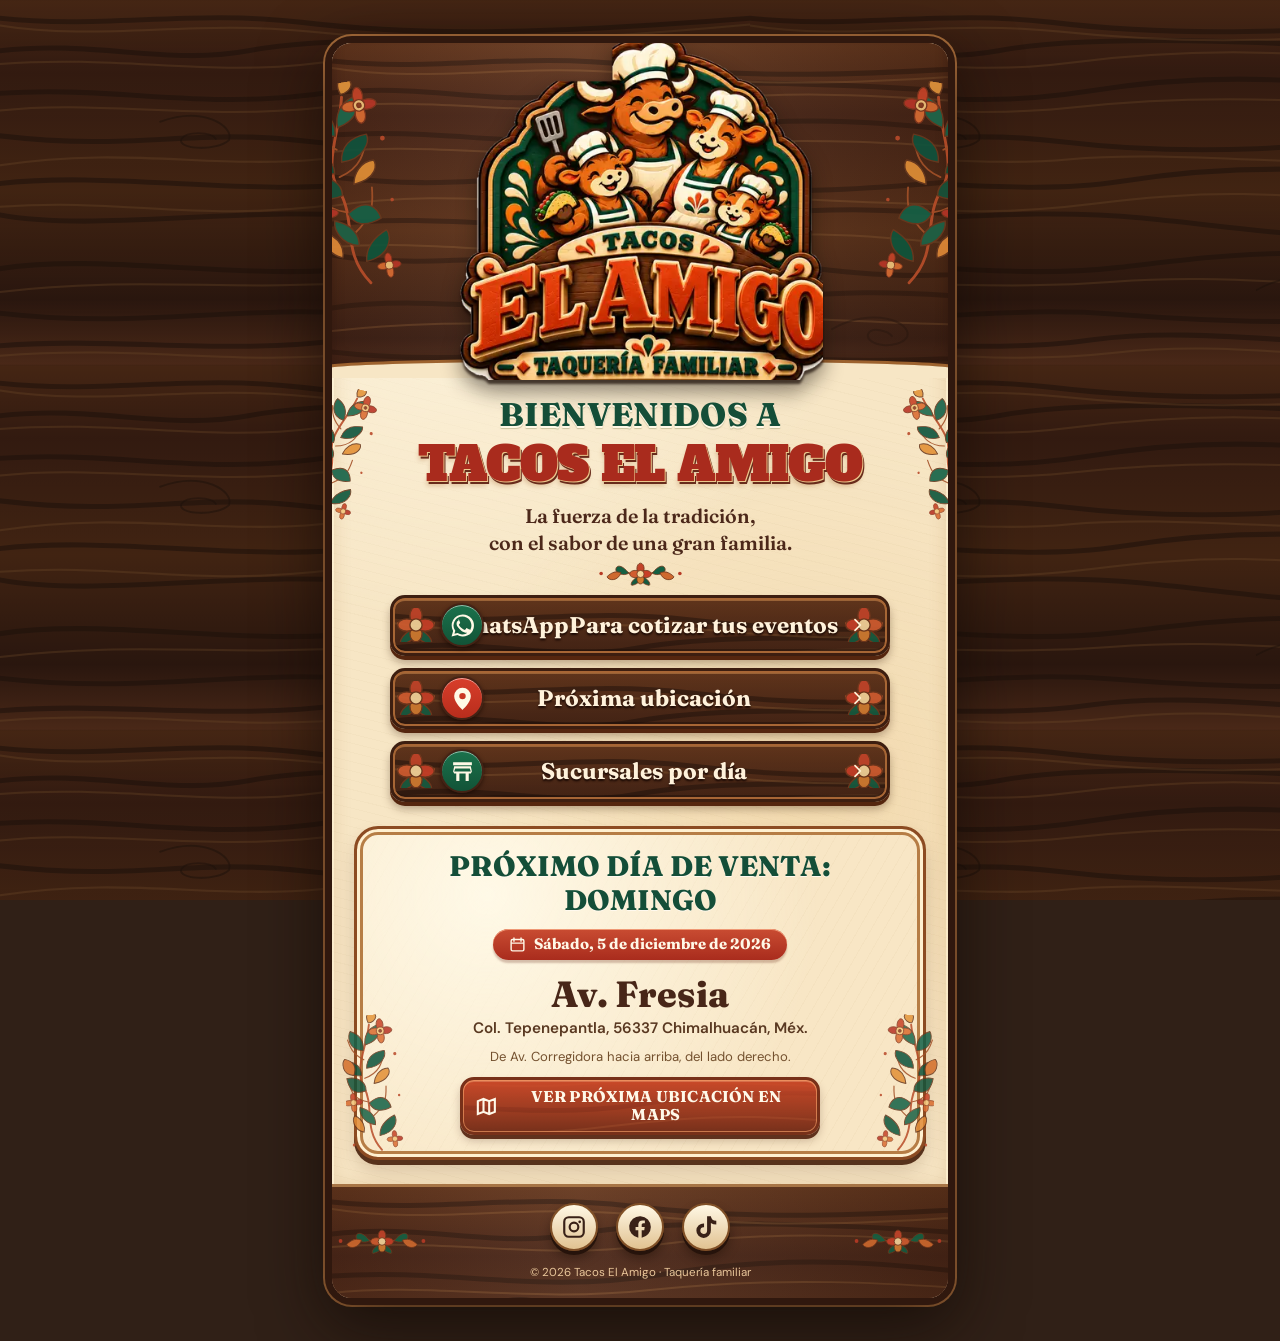
==== commit 71dcfeaa: "Agregar subtítulo de cotización a WhatsApp y limpiar encabezado" ====
--- a/index.html
+++ b/index.html
@@ -18,12 +18,8 @@
 <div aria-hidden="true" class="site-bg"></div>
 <main class="page-shell">
 <div class="parchment">
-<header class="topbar wood">
-<span class="eyebrow">Desde el corazón de una familia</span>
-<a aria-label="Ver nuestras ubicaciones" href="sucursales.html"><svg aria-hidden="true" class="nav-icon" fill="none" stroke="currentColor" stroke-width="2.2" viewbox="0 0 24 24"><path d="M4 7h16M4 12h16M4 17h16" stroke-linecap="round"></path></svg></a>
-</header>
 <section aria-labelledby="welcome-title" class="hero"><div class="brand-banner wood"><span aria-hidden="true" class="banner-sprig banner-sprig-left"></span><span aria-hidden="true" class="banner-sprig banner-sprig-right"></span><img alt="Logo original de Tacos El Amigo: papá toro, mamá vaca y sus dos becerritos cocineros" class="brand-logo" fetchpriority="high" height="429" src="assets/logo-el-amigo.webp" width="450"/></div><div class="hero-intro"><div aria-hidden="true" class="folk-sprig folk-sprig-left"></div><div aria-hidden="true" class="folk-sprig folk-sprig-right"></div><h1 id="welcome-title"><span class="welcome-lead">Bienvenidos a</span><span class="welcome-name">Tacos El Amigo</span></h1><p class="tagline">La fuerza de la tradición,<br/>con el sabor de una gran familia.</p><img alt="" aria-hidden="true" class="mini-flowers" height="32" src="assets/florecitas.svg" width="128"/><nav aria-label="Enlaces principales" class="ctas">
-<a class="wood-button btn-green" href="https://wa.me/5215521481267" rel="noopener noreferrer" target="_blank"><span aria-hidden="true" class="cta-icon"><svg aria-hidden="true" class="btn-icon" viewbox="0 0 32 32"><path d="M16 2a14 14 0 0 0-12 21L2 30l7.5-2A14 14 0 1 0 16 2Zm0 2.6a11.4 11.4 0 1 1-5.7 21.3l-.6-.4-4 1.1 1.1-3.8-.4-.6A11.4 11.4 0 0 1 16 4.6Zm-5.1 5.2c-.3 0-.7.1-1 .5-.4.4-1.5 1.4-1.5 3.4s1.5 4 1.7 4.2c.2.3 3 4.6 7.3 6.4 3.6 1.4 4.3 1.1 5.1 1s2.5-1 2.8-2 .3-1.9.2-2-.4-.3-.9-.5-2.5-1.2-2.9-1.4-.7-.2-1 .3-1.1 1.4-1.4 1.7-.5.4-1 .1c-.5-.2-2.1-.8-4-2.5-1.5-1.3-2.5-3-2.8-3.5s0-.7.2-1c.2-.2.5-.5.7-.8.2-.2.3-.5.5-.8.1-.3.1-.6 0-.8l-1.3-3.1c-.3-.8-.7-.8-1-.8Z"></path></svg></span><span>WhatsApp</span><svg aria-hidden="true" class="btn-arrow" viewbox="0 0 24 24"><path d="m9 4 8 8-8 8"></path></svg><span aria-hidden="true" class="cta-sprig"></span></a>
+<a class="wood-button btn-green btn-whatsapp" href="https://wa.me/5215521481267" rel="noopener noreferrer" target="_blank"><span aria-hidden="true" class="cta-icon"><svg aria-hidden="true" class="btn-icon" viewbox="0 0 32 32"><path d="M16 2a14 14 0 0 0-12 21L2 30l7.5-2A14 14 0 1 0 16 2Zm0 2.6a11.4 11.4 0 1 1-5.7 21.3l-.6-.4-4 1.1 1.1-3.8-.4-.6A11.4 11.4 0 0 1 16 4.6Zm-5.1 5.2c-.3 0-.7.1-1 .5-.4.4-1.5 1.4-1.5 3.4s1.5 4 1.7 4.2c.2.3 3 4.6 7.3 6.4 3.6 1.4 4.3 1.1 5.1 1s2.5-1 2.8-2 .3-1.9.2-2-.4-.3-.9-.5-2.5-1.2-2.9-1.4-.7-.2-1 .3-1.1 1.4-1.4 1.7-.5.4-1 .1c-.5-.2-2.1-.8-4-2.5-1.5-1.3-2.5-3-2.8-3.5s0-.7.2-1c.2-.2.5-.5.7-.8.2-.2.3-.5.5-.8.1-.3.1-.6 0-.8l-1.3-3.1c-.3-.8-.7-.8-1-.8Z"></path></svg></span><span class="whatsapp-copy"><span class="whatsapp-title">WhatsApp</span><span class="whatsapp-subtitle">Para cotizar tus eventos</span></span><svg aria-hidden="true" class="btn-arrow" viewbox="0 0 24 24"><path d="m9 4 8 8-8 8"></path></svg><span aria-hidden="true" class="cta-sprig"></span></a>
 <a class="wood-button btn-red" href="sucursales.html" id="where-today"><span aria-hidden="true" class="cta-icon"><svg aria-hidden="true" class="btn-icon" viewbox="0 0 24 24"><path d="M12 1.6a8 8 0 0 0-8 8.1C4 16 12 23 12 23s8-7 8-13.3a8 8 0 0 0-8-8.1Zm0 11.2a3.1 3.1 0 1 1 0-6.2 3.1 3.1 0 0 1 0 6.2Z"></path></svg></span><span class="button-text">Dónde estamos hoy</span><svg aria-hidden="true" class="btn-arrow" viewbox="0 0 24 24"><path d="m9 4 8 8-8 8"></path></svg><span aria-hidden="true" class="cta-sprig"></span></a>
 <a class="wood-button btn-brown" href="sucursales.html"><span aria-hidden="true" class="cta-icon"><svg aria-hidden="true" class="btn-icon" viewbox="0 0 24 24"><path d="M3 3h18v3H3V3Zm1 4h16l1 5-1 2h-2v7H6v-7H4l-1-2 1-5Zm5 7v7h6v-7H9Zm-5-2h16l-1-3H5l-1 3Z"></path></svg></span><span>Sucursales por día</span><svg aria-hidden="true" class="btn-arrow" viewbox="0 0 24 24"><path d="m9 4 8 8-8 8"></path></svg><span aria-hidden="true" class="cta-sprig"></span></a>
 </nav></div></section>
--- a/styles.css
+++ b/styles.css
@@ -89,9 +89,10 @@
 .branch-grid{display:grid;gap:17px;padding:13px 23px 26px}
 .branch-card{padding:18px 22px 21px;min-width:0}
 .branch-card .card-flowers{height:95px;width:51px;opacity:.5}
-.branch-day{display:flex;align-items:center;justify-content:space-between;gap:10px;margin-bottom:10px}
-.branch-day h2{font:800 1.35rem/1.2 var(--display);color:#fff7e8;text-transform:uppercase;background:linear-gradient(#27674d,#104b34);padding:7px 18px;margin:0;border-radius:9px;box-shadow:inset 0 1px 0 #b1c69c,0 3px 0 #19422c}
-.today-label{display:none;background:#e8edcb;border:1px solid #b0be8c;color:#285036;font:800 .7rem var(--text);text-transform:uppercase;padding:6px 10px;border-radius:100px}
+.branch-day{position:relative;display:flex;align-items:center;justify-content:center;gap:10px;margin-bottom:10px;min-height:42px}
+.branch-day h2{font:800 1.35rem/1.2 var(--display);color:#fff7e8;text-transform:uppercase;background:linear-gradient(#27674d,#104b34);padding:7px 18px;margin:0 auto;border-radius:9px;box-shadow:inset 0 1px 0 #b1c69c,0 3px 0 #19422c;text-align:center}
+.today-label{display:none;position:absolute;right:0;top:0;background:#e8edcb;border:1px solid #b0be8c;color:#285036;font:800 .7rem var(--text);text-transform:uppercase;padding:6px 10px;border-radius:100px}
+.branch-card.is-today .branch-day{padding-top:27px}
 .branch-card.is-today .today-label{display:inline-block}
 .branch-card.is-today{border-color:var(--leaf);box-shadow:inset 0 0 0 3px #e6e6c8,inset 0 0 0 6px #6b936e,0 5px 0 #1e4b39}
 .branch-address{font:800 clamp(1.21rem,4.65vw,1.43rem)/1.25 var(--display);color:#422619;margin:8px 0 4px}
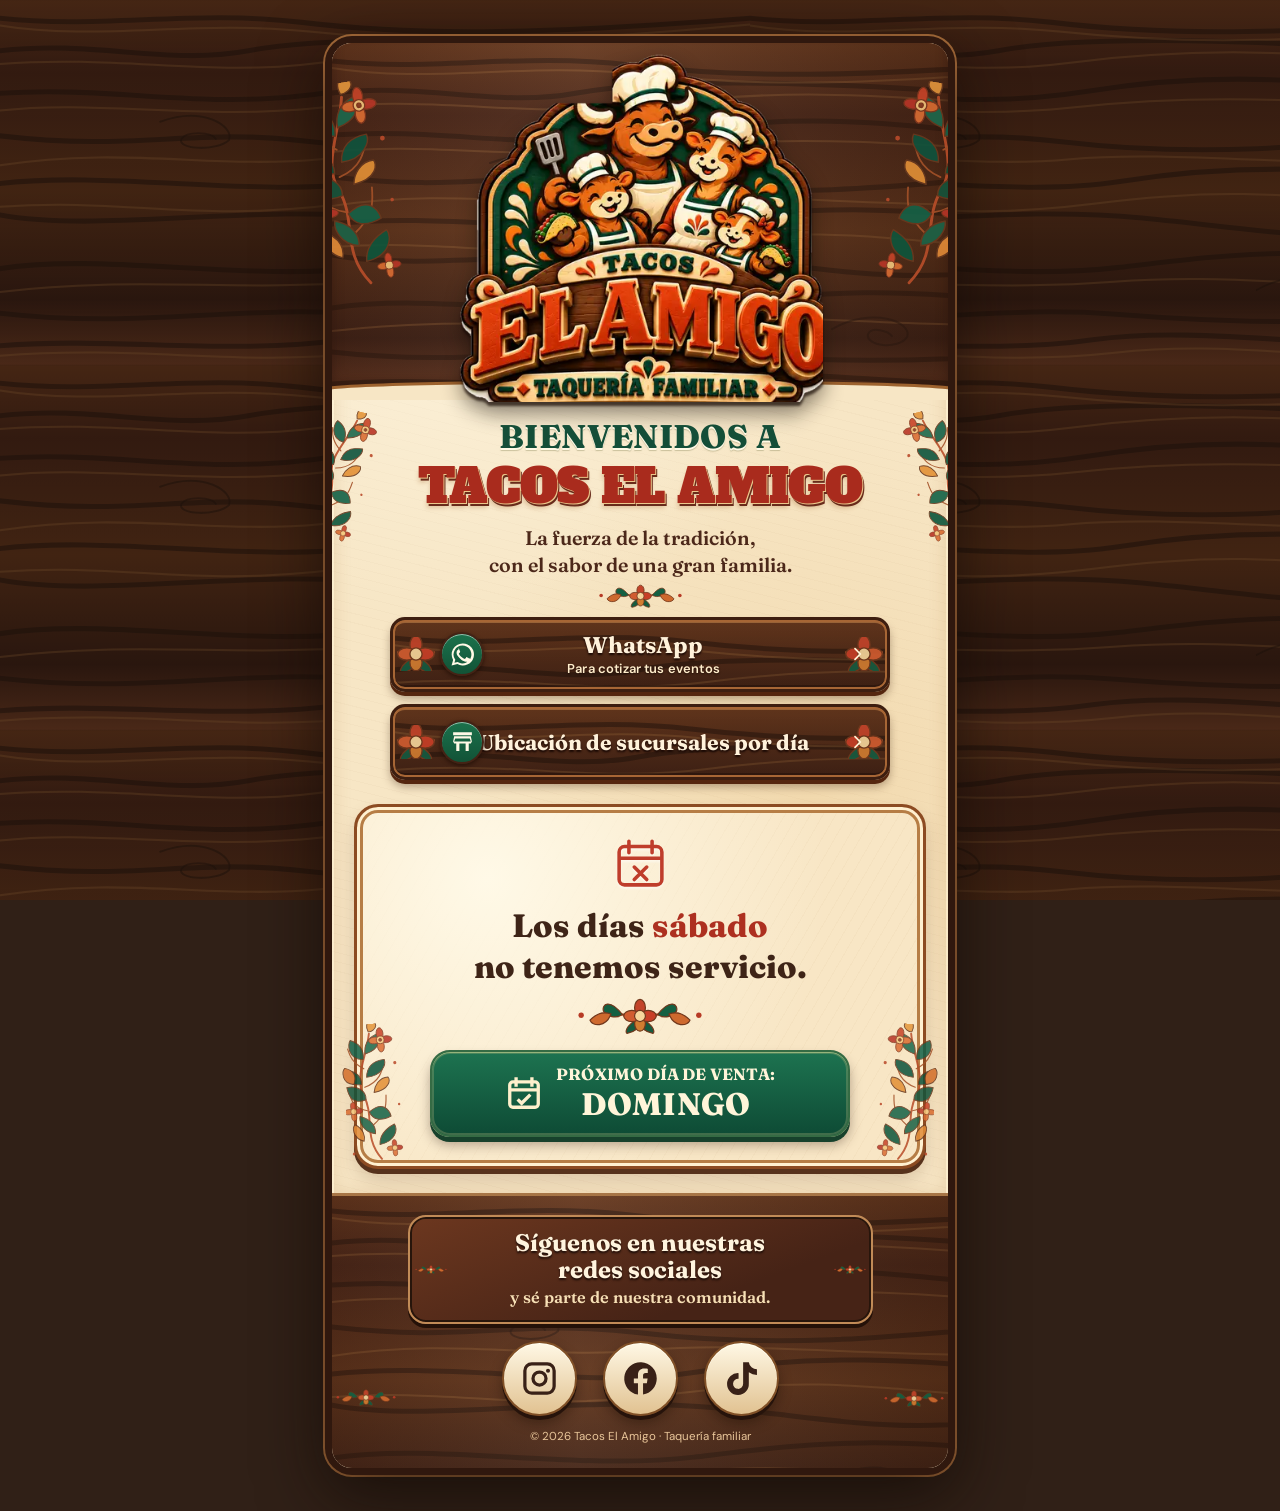
==== commit f4483343: "Mejorar avisos de servicio y redes sociales conservando identidad familiar" ====
--- a/index.html
+++ b/index.html
@@ -20,22 +20,33 @@
 <div class="parchment">
 <section aria-labelledby="welcome-title" class="hero"><div class="brand-banner wood"><span aria-hidden="true" class="banner-sprig banner-sprig-left"></span><span aria-hidden="true" class="banner-sprig banner-sprig-right"></span><img alt="Logo original de Tacos El Amigo: papá toro, mamá vaca y sus dos becerritos cocineros" class="brand-logo" fetchpriority="high" height="429" src="assets/logo-el-amigo.webp" width="450"/></div><div class="hero-intro"><div aria-hidden="true" class="folk-sprig folk-sprig-left"></div><div aria-hidden="true" class="folk-sprig folk-sprig-right"></div><h1 id="welcome-title"><span class="welcome-lead">Bienvenidos a</span><span class="welcome-name">Tacos El Amigo</span></h1><p class="tagline">La fuerza de la tradición,<br/>con el sabor de una gran familia.</p><img alt="" aria-hidden="true" class="mini-flowers" height="32" src="assets/florecitas.svg" width="128"/><nav aria-label="Enlaces principales" class="ctas">
 <a class="wood-button btn-green btn-whatsapp" href="https://wa.me/5215521481267" rel="noopener noreferrer" target="_blank"><span aria-hidden="true" class="cta-icon"><svg aria-hidden="true" class="btn-icon" viewbox="0 0 32 32"><path d="M16 2a14 14 0 0 0-12 21L2 30l7.5-2A14 14 0 1 0 16 2Zm0 2.6a11.4 11.4 0 1 1-5.7 21.3l-.6-.4-4 1.1 1.1-3.8-.4-.6A11.4 11.4 0 0 1 16 4.6Zm-5.1 5.2c-.3 0-.7.1-1 .5-.4.4-1.5 1.4-1.5 3.4s1.5 4 1.7 4.2c.2.3 3 4.6 7.3 6.4 3.6 1.4 4.3 1.1 5.1 1s2.5-1 2.8-2 .3-1.9.2-2-.4-.3-.9-.5-2.5-1.2-2.9-1.4-.7-.2-1 .3-1.1 1.4-1.4 1.7-.5.4-1 .1c-.5-.2-2.1-.8-4-2.5-1.5-1.3-2.5-3-2.8-3.5s0-.7.2-1c.2-.2.5-.5.7-.8.2-.2.3-.5.5-.8.1-.3.1-.6 0-.8l-1.3-3.1c-.3-.8-.7-.8-1-.8Z"></path></svg></span><span class="whatsapp-copy"><span class="whatsapp-title">WhatsApp</span><span class="whatsapp-subtitle">Para cotizar tus eventos</span></span><svg aria-hidden="true" class="btn-arrow" viewbox="0 0 24 24"><path d="m9 4 8 8-8 8"></path></svg><span aria-hidden="true" class="cta-sprig"></span></a>
-<a class="wood-button btn-red" href="sucursales.html" id="where-today"><span aria-hidden="true" class="cta-icon"><svg aria-hidden="true" class="btn-icon" viewbox="0 0 24 24"><path d="M12 1.6a8 8 0 0 0-8 8.1C4 16 12 23 12 23s8-7 8-13.3a8 8 0 0 0-8-8.1Zm0 11.2a3.1 3.1 0 1 1 0-6.2 3.1 3.1 0 0 1 0 6.2Z"></path></svg></span><span class="button-text">Dónde estamos hoy</span><svg aria-hidden="true" class="btn-arrow" viewbox="0 0 24 24"><path d="m9 4 8 8-8 8"></path></svg><span aria-hidden="true" class="cta-sprig"></span></a>
-<a class="wood-button btn-brown" href="sucursales.html"><span aria-hidden="true" class="cta-icon"><svg aria-hidden="true" class="btn-icon" viewbox="0 0 24 24"><path d="M3 3h18v3H3V3Zm1 4h16l1 5-1 2h-2v7H6v-7H4l-1-2 1-5Zm5 7v7h6v-7H9Zm-5-2h16l-1-3H5l-1 3Z"></path></svg></span><span>Sucursales por día</span><svg aria-hidden="true" class="btn-arrow" viewbox="0 0 24 24"><path d="m9 4 8 8-8 8"></path></svg><span aria-hidden="true" class="cta-sprig"></span></a>
+<a class="wood-button btn-brown branch-cta" href="sucursales.html"><span aria-hidden="true" class="cta-icon"><svg aria-hidden="true" class="btn-icon" viewbox="0 0 24 24"><path d="M3 3h18v3H3V3Zm1 4h16l1 5-1 2h-2v7H6v-7H4l-1-2 1-5Zm5 7v7h6v-7H9Zm-5-2h16l-1-3H5l-1 3Z"></path></svg></span><span class="branch-button-text">Ubicación de sucursales por día</span><svg aria-hidden="true" class="btn-arrow" viewbox="0 0 24 24"><path d="m9 4 8 8-8 8"></path></svg><span aria-hidden="true" class="cta-sprig"></span></a>
 </nav></div></section>
 <section aria-labelledby="today-subtitle" class="content-pad">
-<div class="today-card ornate-card"><span aria-hidden="true" class="card-flowers card-flowers-right"></span><span aria-hidden="true" class="card-flowers card-flowers-left"></span>
+<div class="today-card ornate-card" id="today-card"><span aria-hidden="true" class="card-flowers card-flowers-right"></span><span aria-hidden="true" class="card-flowers card-flowers-left"></span>
 <h2 class="card-title ornate-title" id="today-subtitle">Ubicación de hoy</h2>
 <span class="date-pill"><svg aria-hidden="true" viewbox="0 0 24 24"><rect height="16" rx="2" width="18" x="3" y="5"></rect><path d="M7 2v6M17 2v6M3 10h18"></path></svg><span id="today-date">Consultando la fecha…</span></span>
 <h3 class="today-street" id="today-street">Consulta nuestras ubicaciones</h3>
 <p class="today-address" id="today-address">Miércoles, jueves, viernes y domingo.</p>
 <p class="today-note" id="today-note"></p>
 <a class="maps-button" href="sucursales.html" id="today-maps" rel="noopener noreferrer" target="_blank"><svg aria-hidden="true" viewbox="0 0 24 24"><path d="M3 6.3 9 4l6 2.3L21 4v13.7L15 20l-6-2.3L3 20V6.3ZM9 4v13.7M15 6.3V20"></path></svg><span class="maps-label">Abrir con Maps</span></a>
+<div class="no-service" id="no-service" hidden aria-live="polite">
+  <svg class="no-service-icon" aria-hidden="true" viewBox="0 0 64 64" fill="none"><rect x="8" y="13" width="48" height="43" rx="6" stroke="currentColor" stroke-width="4"/><path d="M19 7v13M45 7v13M9 26h46M25 36l14 14m0-14L25 50" stroke="currentColor" stroke-width="4" stroke-linecap="round"/></svg>
+  <h2 class="closed-message">Los días <span id="closed-weekday">lunes</span><br>no tenemos servicio.</h2>
+  <img class="closed-flourish" alt="" aria-hidden="true" src="assets/florecitas.svg" width="150" height="40">
+  <div class="next-day-banner">
+    <svg aria-hidden="true" viewBox="0 0 24 24" fill="none" stroke="currentColor" stroke-width="2.1"><rect x="3" y="5" width="18" height="16" rx="2"/><path d="M7 2v6M17 2v6M3 10h18M8 16l2.5 2.5L16 13"/></svg>
+    <span>Próximo día de venta:<strong id="next-sale-day">MIÉRCOLES</strong></span>
+  </div>
+</div>
 </div>
 </section>
 </div>
 <footer class="social-footer wood">
-<p class="footer-label">Síguenos en nuestras redes</p>
+<div class="social-invite">
+  <p class="footer-label">Síguenos en nuestras redes sociales</p>
+  <p class="footer-community">y sé parte de nuestra comunidad.</p>
+</div>
 <div class="social-links">
 <a aria-label="Instagram de Tacos El Amigo" class="instagram" href="https://www.instagram.com/tacos_el.amigo?igsh=MXZrejB4dnMzbzdrcA==" rel="noopener noreferrer" target="_blank"><svg aria-hidden="true" viewbox="0 0 24 24"><path d="M7.2 2h9.6A5.2 5.2 0 0 1 22 7.2v9.6a5.2 5.2 0 0 1-5.2 5.2H7.2A5.2 5.2 0 0 1 2 16.8V7.2A5.2 5.2 0 0 1 7.2 2Zm0 2A3.2 3.2 0 0 0 4 7.2v9.6A3.2 3.2 0 0 0 7.2 20h9.6a3.2 3.2 0 0 0 3.2-3.2V7.2A3.2 3.2 0 0 0 16.8 4H7.2ZM12 7a5 5 0 1 1 0 10 5 5 0 0 1 0-10Zm0 2a3 3 0 1 0 0 6 3 3 0 0 0 0-6Zm5.25-3a1.25 1.25 0 1 1 0 2.5 1.25 1.25 0 0 1 0-2.5Z"></path></svg></a>
 <a aria-label="Facebook de Tacos El Amigo" class="facebook" href="https://www.facebook.com/share/1BHJr5m6uf/?mibextid=wwXIfr" rel="noopener noreferrer" target="_blank"><svg aria-hidden="true" viewbox="0 0 24 24"><path d="M22 12a10 10 0 1 0-11.56 9.88V14.9H7.9V12h2.54V9.8c0-2.52 1.5-3.91 3.8-3.91 1.1 0 2.25.2 2.25.2v2.46h-1.27c-1.25 0-1.65.78-1.65 1.58V12h2.8l-.45 2.9h-2.35v6.98A10 10 0 0 0 22 12Z"></path></svg></a>
--- a/styles.css
+++ b/styles.css
@@ -137,3 +137,50 @@
   .welcome-name{font-size:clamp(1.75rem,8.3vw,2.55rem);-webkit-text-stroke:.35px currentColor;letter-spacing:-.035em}
   .wood-button{font-size:clamp(1.08rem,4.8vw,1.31rem)}
 }
+
+/* Encabezado despejado y subtítulo de WhatsApp para cotizar eventos. */
+.brand-banner{padding-top:10px}
+.brand-logo{margin-top:0}
+.btn-whatsapp{min-height:75px;white-space:normal}
+.whatsapp-copy{display:flex;flex-direction:column;align-items:center;justify-content:center;gap:3px;text-align:center;line-height:1.15}
+.whatsapp-title{font:700 clamp(1.10rem,4.25vw,1.42rem)/1.1 var(--display)}
+.whatsapp-subtitle{font:600 clamp(.68rem,2.65vw,.81rem)/1.2 var(--text);color:#ffedcb;text-shadow:0 1px 2px #210e07;letter-spacing:.012em}
+@media(max-width:440px){.btn-whatsapp{min-height:71px;padding-top:9px;padding-bottom:9px}}
+
+/* Ajustes aprobados: acceso directo a sucursales, cierre por día y comunidad. */
+.branch-cta{min-height:76px;white-space:normal}
+.branch-button-text{display:block;max-width:100%;font:700 clamp(1rem,4.05vw,1.34rem)/1.22 var(--display);text-align:center;text-wrap:balance}
+.today-card [hidden]{display:none!important}
+.today-card.is-closed{padding:25px 19px 29px}
+.no-service{text-align:center;margin:0 auto;max-width:460px}
+.no-service-icon{width:57px;height:57px;color:#bf3d2b;display:block;margin:3px auto 13px;filter:drop-shadow(0 2px 1px #ffffff80)}
+.closed-message{margin:2px auto 12px;color:#3e2417;font:800 clamp(1.42rem,5.8vw,2.02rem)/1.26 var(--display);text-wrap:balance}
+#closed-weekday{color:#ad3020}
+.closed-flourish{display:block;width:142px;max-width:50%;height:auto;margin:8px auto 16px}
+.next-day-banner{display:flex;align-items:center;justify-content:center;gap:13px;max-width:420px;padding:13px 17px;margin:0 auto;border-radius:20px;color:#fff5d9;background:linear-gradient(180deg,#1d7350,#0e4b35);border:2px solid #356b44;box-shadow:inset 0 0 0 2px #a5ad7755,inset 0 1px 0 #d3df9c9e,0 5px 0 #17412c,0 8px 12px #341d1359}
+.next-day-banner svg{flex:none;width:38px;height:38px;stroke:#fff0cc}
+.next-day-banner span{display:flex;flex-direction:column;font:700 clamp(.76rem,3vw,1.02rem)/1.2 var(--display);text-transform:uppercase;letter-spacing:.012em;text-align:center}
+.next-day-banner strong{display:block;margin-top:2px;font:800 clamp(1.30rem,5.4vw,1.95rem)/1.14 var(--display)}
+.social-footer{padding:22px 15px 24px}
+.social-invite{position:relative;z-index:1;margin:0 auto 13px;max-width:465px;padding:12px 30px 13px;border:2px solid #c18b57;border-radius:18px;background:linear-gradient(160deg,#6c371f,#462316 70%);box-shadow:inset 0 0 0 2px #27150b,inset 0 2px 0 #bc895b88,0 4px 0 #241108}
+.social-invite::before,.social-invite::after{content:'';position:absolute;top:50%;width:36px;height:36px;background:url('assets/florecitas.svg') center/contain no-repeat;transform:translateY(-50%);pointer-events:none}
+.social-invite::before{left:3px}.social-invite::after{right:3px;transform:translateY(-50%) scaleX(-1)}
+.footer-label{display:block;margin:0 auto 3px;max-width:340px;font:700 clamp(1.13rem,4.45vw,1.5rem)/1.16 var(--display);color:#fff4de;text-shadow:0 2px 2px #200f09;text-wrap:balance}
+.footer-community{margin:0;color:#f6dfb5;font:600 clamp(.81rem,2.95vw,1.02rem)/1.3 var(--display);text-wrap:balance}
+.social-links{position:relative;z-index:2;gap:clamp(16px,5.1vw,26px);margin:17px auto 12px}
+.social-links a{width:clamp(62px,17vw,75px);height:clamp(62px,17vw,75px);min-width:62px;box-shadow:inset 0 1px 0 #fffdf0,0 4px 0 #26130b,0 7px 13px #15090266}
+.social-links svg{width:clamp(32px,9vw,39px);height:clamp(32px,9vw,39px);fill:#392117}
+.social-footer::before,.social-footer::after{top:auto;bottom:45px;width:68px;height:50px;opacity:.92}
+.footer-small{margin-top:13px}
+@media(max-width:440px){
+  .branch-cta{min-height:78px;padding-left:72px;padding-right:35px}
+  .branch-button-text{font-size:clamp(.97rem,4.3vw,1.22rem)}
+  .today-card.is-closed{padding:20px 14px 26px}
+  .closed-message{font-size:clamp(1.35rem,6vw,1.8rem)}
+  .next-day-banner{padding:12px 10px;gap:8px}
+  .next-day-banner svg{width:31px;height:31px}
+  .social-invite{padding:12px 28px}
+  .social-invite::before,.social-invite::after{width:27px;height:27px}
+  .social-footer::before,.social-footer::after{width:45px;bottom:49px}
+}
+@media(max-width:340px){.branch-cta{padding-left:61px;padding-right:20px}.social-links{gap:13px}.social-footer::before,.social-footer::after{opacity:.55}}
